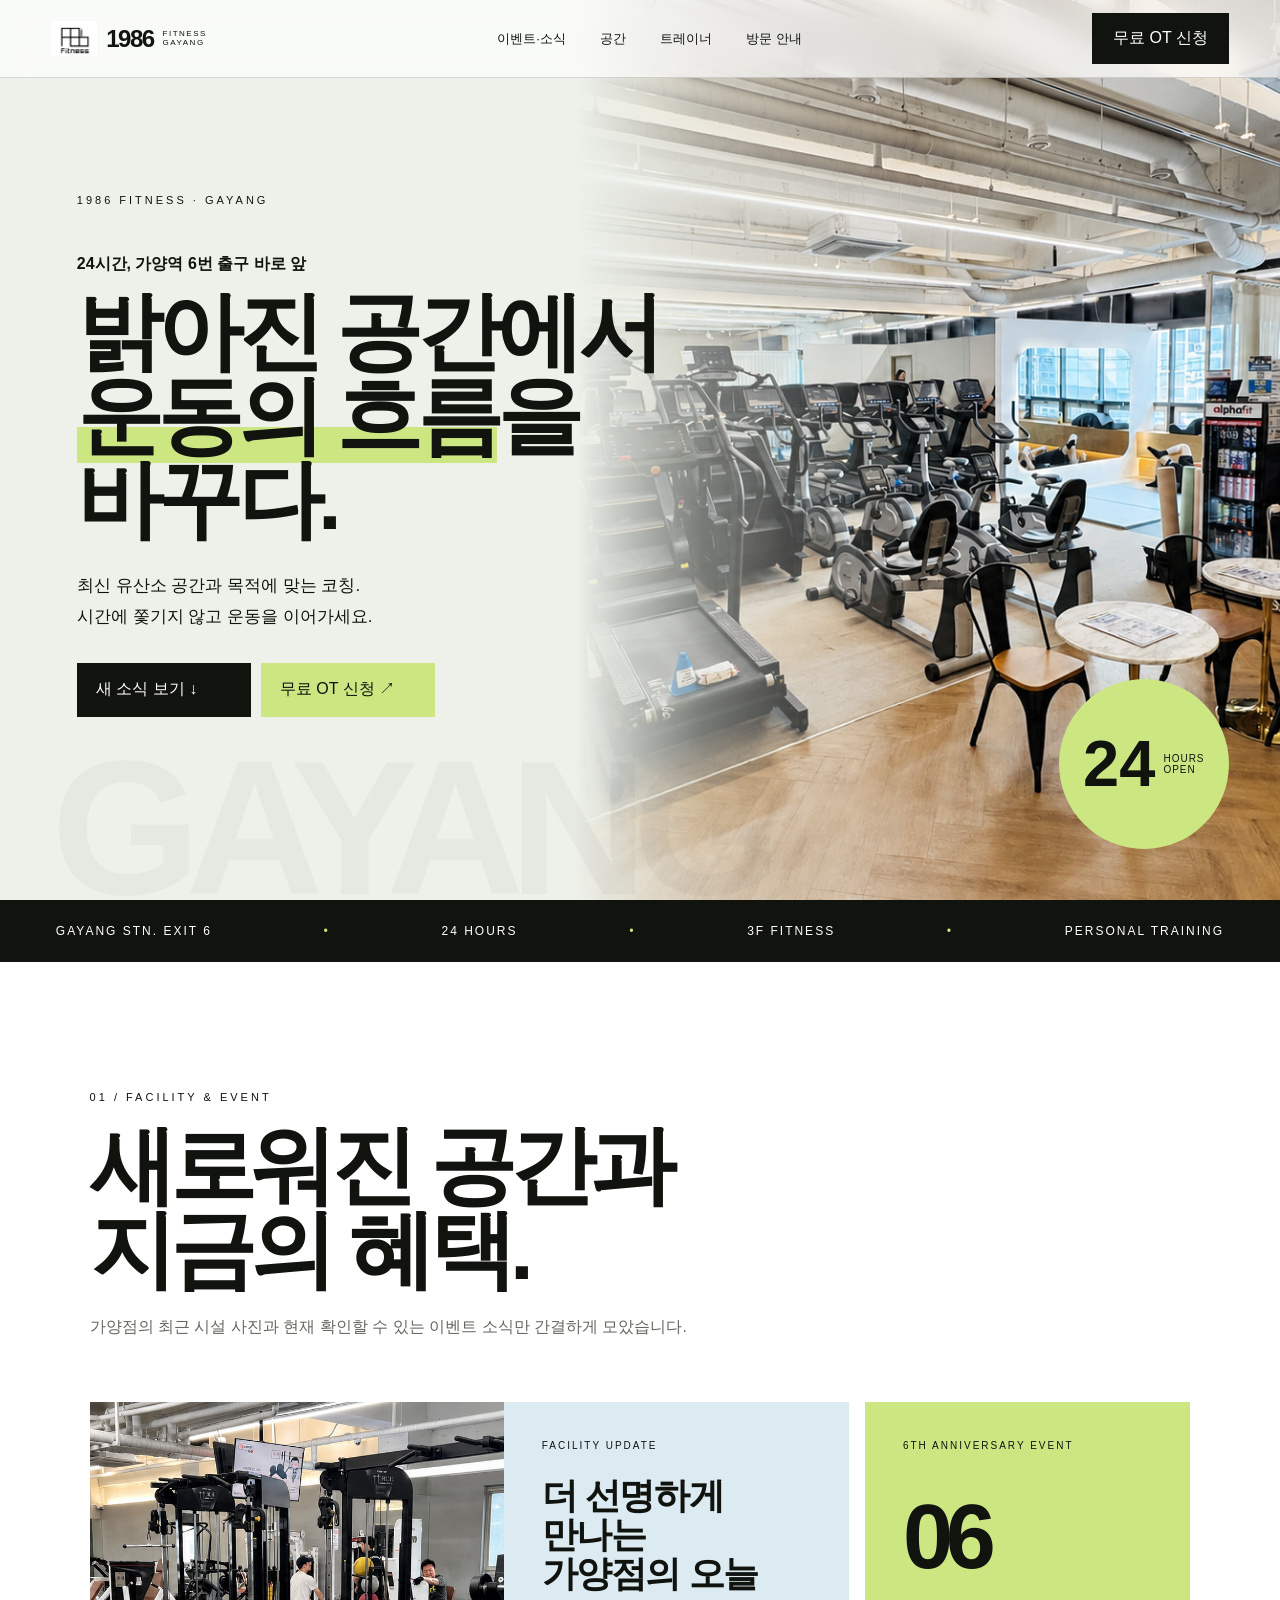
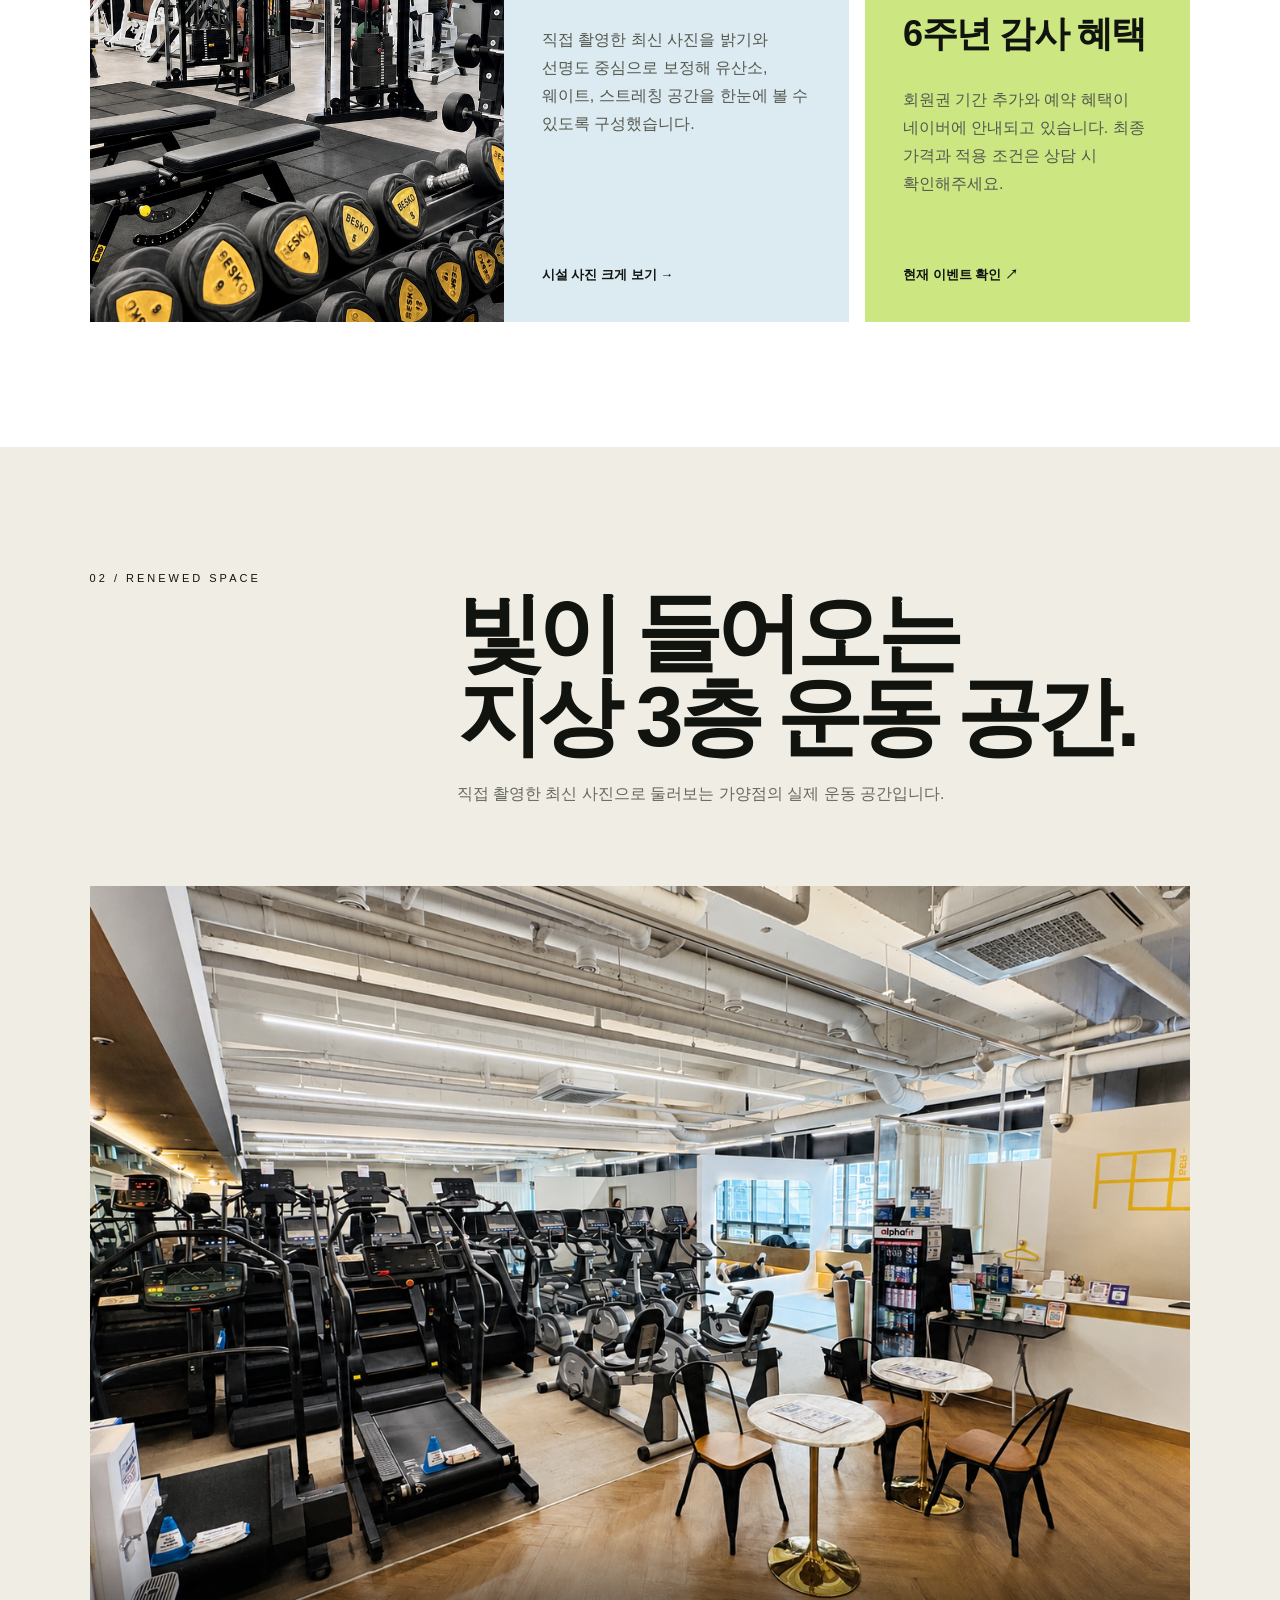
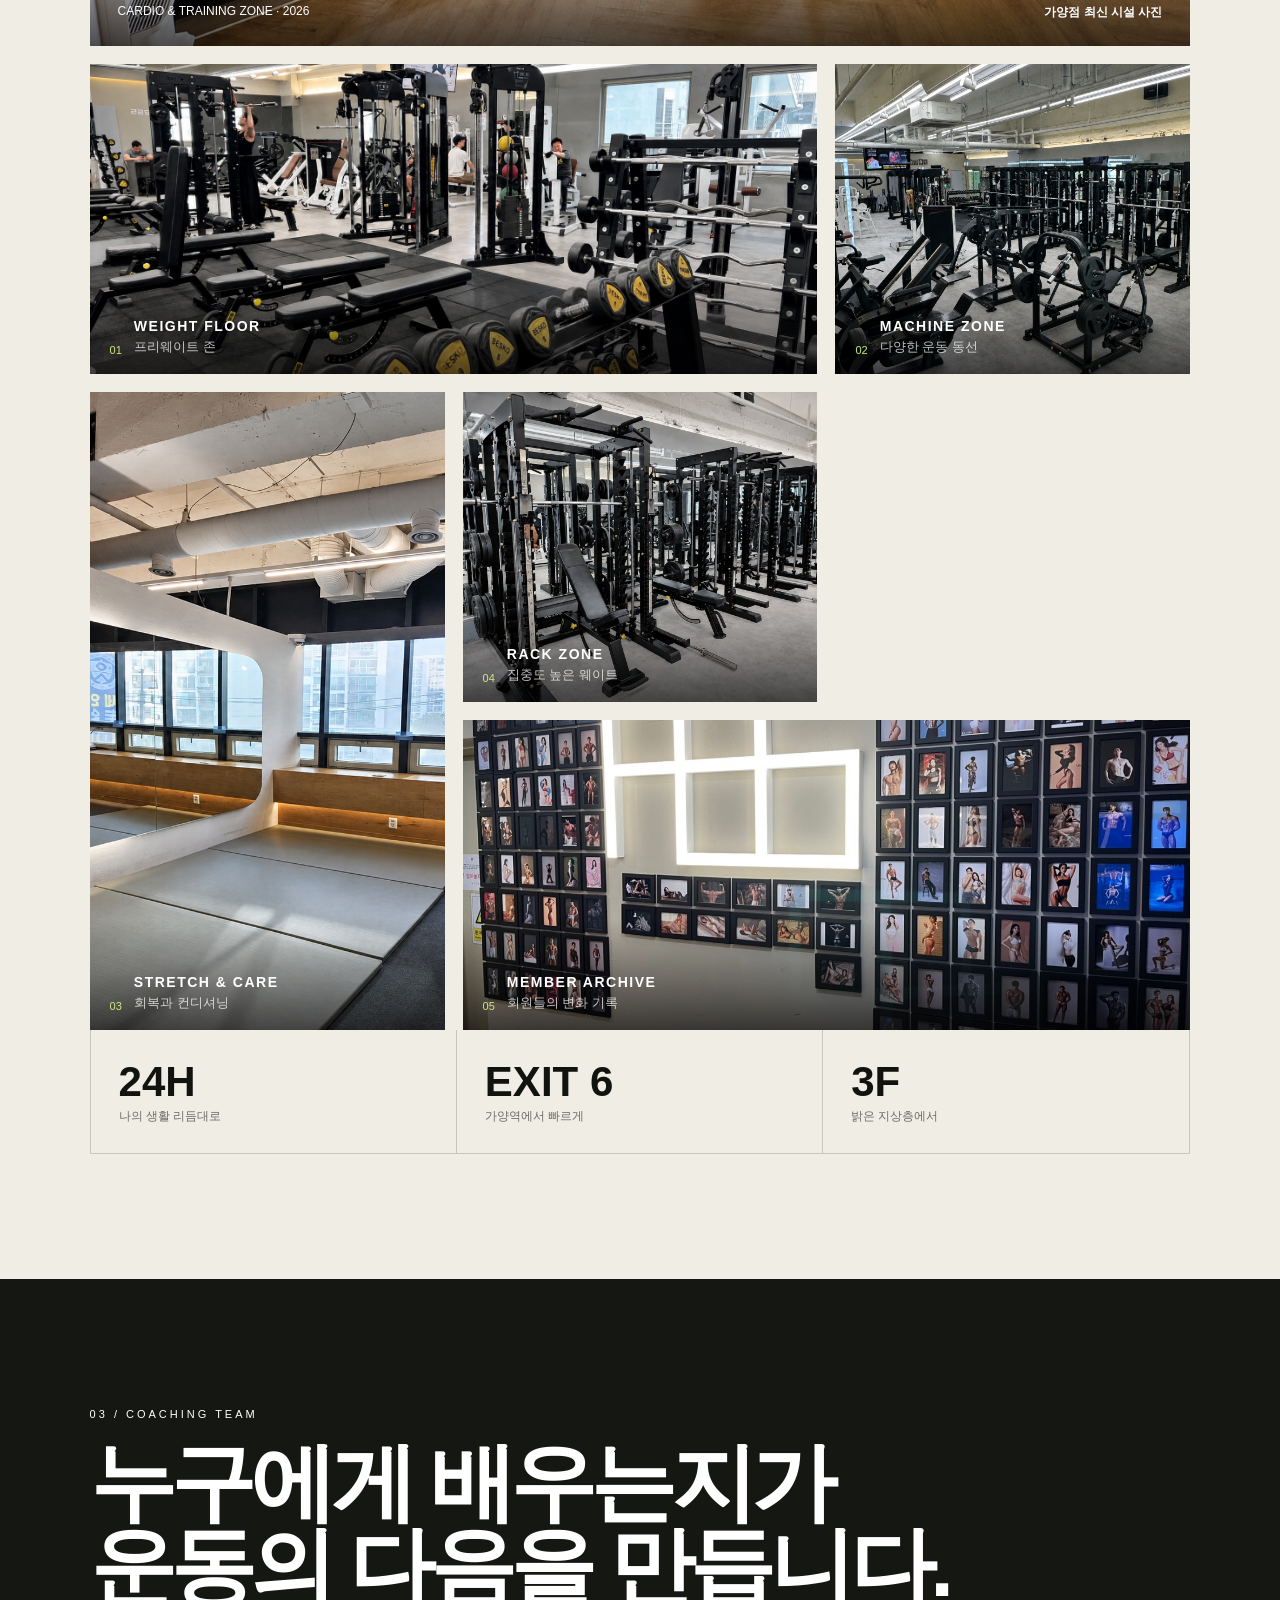
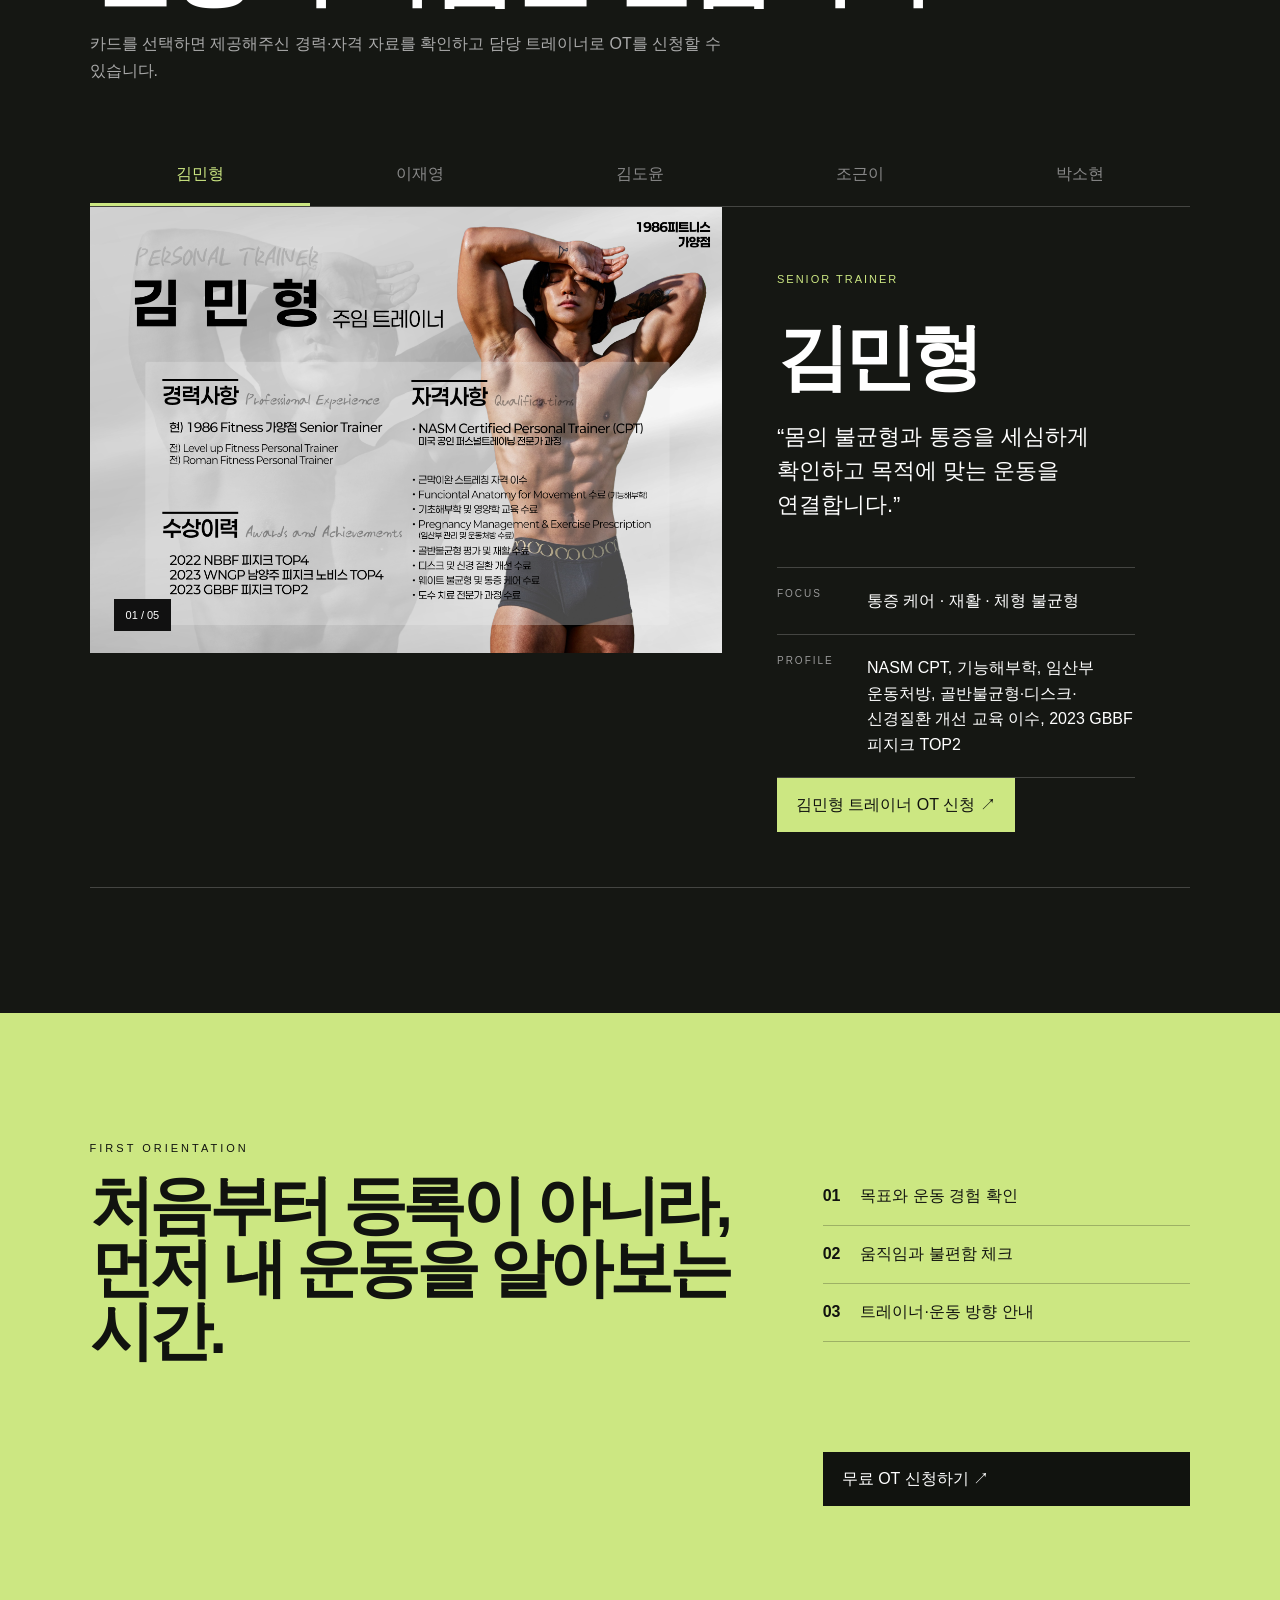
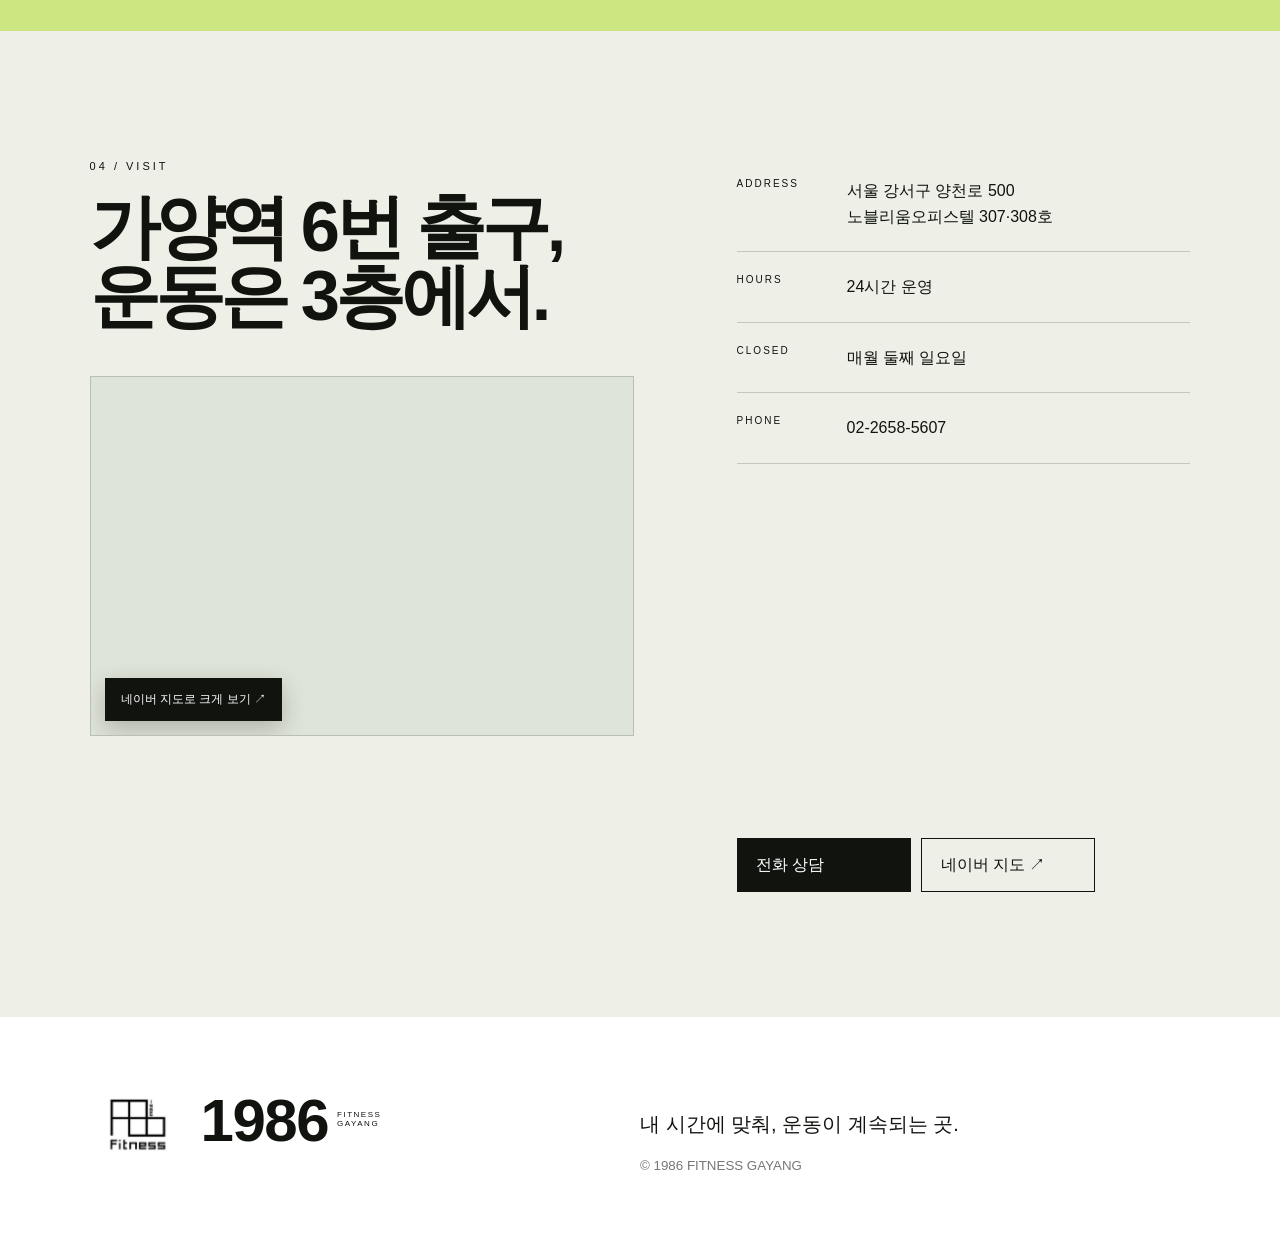
==== index.html @ fd818dcc "Build 1986 Fitness Gayang branch website" ====
<!doctype html>
<html lang="ko">
  <head>
    <meta charset="UTF-8" />
    <meta name="viewport" content="width=device-width,initial-scale=1" />
    <meta
      name="description"
      content="가양역 6번 출구 앞 24시간 1986피트니스 가양점"
    />
    <title>1986피트니스 가양점 | 24시간 헬스·PT</title>
    <link rel="stylesheet" href="styles.css" />
  </head>
  <body>
    <a class="skip" href="#main">본문으로 바로가기</a>
    <header>
      <a class="brand" href="#top" aria-label="1986피트니스 가양점 홈">
        <img class="brand-logo" src="assets/1986-fitness-logo.png" alt="" />
        <b>1986</b><span>FITNESS<br />GAYANG</span>
      </a>
      <nav>
        <a href="#news">이벤트·소식</a><a href="#space">공간</a
        ><a href="#trainers">트레이너</a><a href="#visit">방문 안내</a>
      </nav>
      <button class="ot-open top-ot" data-trainer="상담 후 선택">
        무료 OT 신청
      </button>
    </header>
    <main id="main">
      <section class="hero" id="top">
        <div class="hero-photo"></div>
        <div class="hero-copy">
          <p class="eyebrow reveal">1986 FITNESS · GAYANG</p>
          <p class="kicker reveal">24시간, 가양역 6번 출구 바로 앞</p>
          <h1 class="reveal">
            밝아진 공간에서<br /><em>운동의 흐름</em>을 바꾸다.
          </h1>
          <p class="desc reveal">
            최신 유산소 공간과 목적에 맞는 코칭.<br />시간에 쫓기지 않고 운동을
            이어가세요.
          </p>
          <div class="actions reveal">
            <a class="btn dark" href="#news">새 소식 보기 ↓</a
            ><button class="btn lime ot-open" data-trainer="상담 후 선택">
              무료 OT 신청 ↗
            </button>
          </div>
        </div>
        <div class="hero-stamp reveal">
          <strong>24</strong><span>HOURS<br />OPEN</span>
        </div>
      </section>
      <section class="ticker" aria-label="핵심 정보">
        <span>GAYANG STN. EXIT 6</span><i>•</i><span>24 HOURS</span><i>•</i
        ><span>3F FITNESS</span><i>•</i><span>PERSONAL TRAINING</span>
      </section>
      <section class="section news" id="news">
        <div class="section-title reveal">
          <span>01 / FACILITY &amp; EVENT</span>
          <h2>새로워진 공간과<br />지금의 혜택.</h2>
          <p>
            가양점의 최근 시설 사진과 현재 확인할 수 있는 이벤트 소식만 간결하게
            모았습니다.
          </p>
        </div>
        <div class="news-grid">
          <article class="news-lead reveal">
            <div class="news-photo"></div>
            <div class="news-copy">
              <span class="tag">FACILITY UPDATE</span>
            <h3>더 선명하게 만나는<br />가양점의 오늘</h3>
              <p>
                직접 촬영한 최신 사진을 밝기와 선명도 중심으로 보정해 유산소,
                웨이트, 스트레칭 공간을 한눈에 볼 수 있도록 구성했습니다.
              </p>
              <a href="#space">시설 사진 크게 보기 →</a>
            </div>
          </article>
          <article class="news-card reveal">
            <span class="tag">6TH ANNIVERSARY EVENT</span><b>06</b>
            <h3>6주년 감사 혜택</h3>
            <p>
              회원권 기간 추가와 예약 혜택이 네이버에 안내되고 있습니다. 최종
              가격과 적용 조건은 상담 시 확인해주세요.
            </p>
            <a
              href="https://map.naver.com/p/search/1986%ED%94%BC%ED%8A%B8%EB%8B%88%EC%8A%A4%20%EA%B0%80%EC%96%91%EC%A0%90/place/37769368"
              target="_blank"
              rel="noreferrer"
              >현재 이벤트 확인 ↗</a
            >
          </article>
        </div>
      </section>
      <section class="section space" id="space">
        <div class="section-title split reveal">
          <span>02 / RENEWED SPACE</span>
          <div>
            <h2>빛이 들어오는<br />지상 3층 운동 공간.</h2>
            <p>직접 촬영한 최신 사진으로 둘러보는 가양점의 실제 운동 공간입니다.</p>
          </div>
        </div>
        <figure class="space-hero reveal">
          <img
            src="assets/facility-hero.png"
            alt="1986피트니스 가양점의 밝은 유산소 및 운동 공간"
          />
          <figcaption>
            <span>CARDIO &amp; TRAINING ZONE · 2026</span><b>가양점 최신 시설 사진</b>
          </figcaption>
        </figure>
        <div class="facility-grid" aria-label="가양점 시설 사진 모음">
          <figure class="facility-card wide reveal">
            <img src="assets/facility-weight.png" alt="가양점 덤벨과 웨이트 운동 공간" loading="lazy" />
            <figcaption><span>01</span><b>WEIGHT FLOOR</b><small>프리웨이트 존</small></figcaption>
          </figure>
          <figure class="facility-card reveal">
            <img src="assets/facility-machine.png" alt="가양점 다양한 웨이트 머신 공간" loading="lazy" />
            <figcaption><span>02</span><b>MACHINE ZONE</b><small>다양한 운동 동선</small></figcaption>
          </figure>
          <figure class="facility-card tall reveal">
            <img src="assets/facility-stretch.png" alt="창과 거울이 있는 가양점 스트레칭 공간" loading="lazy" />
            <figcaption><span>03</span><b>STRETCH &amp; CARE</b><small>회복과 컨디셔닝</small></figcaption>
          </figure>
          <figure class="facility-card reveal">
            <img src="assets/facility-racks.png" alt="가양점 랙과 벤치 운동 공간" loading="lazy" />
            <figcaption><span>04</span><b>RACK ZONE</b><small>집중도 높은 웨이트</small></figcaption>
          </figure>
          <figure class="facility-card wide reveal">
            <img src="assets/facility-archive.png" alt="가양점 회원 바디프로필 아카이브 월" loading="lazy" />
            <figcaption><span>05</span><b>MEMBER ARCHIVE</b><small>회원들의 변화 기록</small></figcaption>
          </figure>
        </div>
        <div class="space-facts">
          <div><strong>24H</strong><span>나의 생활 리듬대로</span></div>
          <div><strong>EXIT 6</strong><span>가양역에서 빠르게</span></div>
          <div><strong>3F</strong><span>밝은 지상층에서</span></div>
        </div>
      </section>
      <section class="section trainers" id="trainers">
        <div class="section-title reveal">
          <span>03 / COACHING TEAM</span>
          <h2>누구에게 배우는지가<br />운동의 다음을 만듭니다.</h2>
          <p>
            카드를 선택하면 제공해주신 경력·자격 자료를 확인하고 담당 트레이너로
            OT를 신청할 수 있습니다.
          </p>
        </div>
        <div class="trainer-tabs" role="tablist">
          <button class="active" data-index="0">김민형</button
          ><button data-index="1">이재영</button
          ><button data-index="2">김도윤</button
          ><button data-index="3">조근이</button
          ><button data-index="4">박소현</button>
        </div>
        <div class="trainer-stage reveal">
          <div class="trainer-visual">
            <img
              src="assets/trainer-kim-minhyung.png"
              alt="김민형 트레이너 프로필"
              id="trainer-image"
            /><span id="trainer-count">01 / 05</span>
          </div>
          <div class="trainer-info">
            <p id="trainer-role">SENIOR TRAINER</p>
            <h3 id="trainer-name">김민형</h3>
            <blockquote id="trainer-quote">
              “몸의 불균형과 통증을 세심하게 확인하고 목적에 맞는 운동을
              연결합니다.”
            </blockquote>
            <div class="trainer-meta">
              <div>
                <span>FOCUS</span>
                <p id="trainer-focus">통증 케어 · 재활 · 체형 불균형</p>
              </div>
              <div>
                <span>PROFILE</span>
                <p id="trainer-profile">
                  NASM CPT, 기능해부학, 임산부 운동처방,
                  골반불균형·디스크·신경질환 개선 교육 이수, 2023 GBBF 피지크
                  TOP2
                </p>
              </div>
            </div>
            <button
              class="btn lime ot-open"
              id="trainer-ot"
              data-trainer="김민형"
            >
              김민형 트레이너 OT 신청 ↗
            </button>
          </div>
        </div>
      </section>
      <section class="section ot-banner">
        <div class="reveal">
          <span>FIRST ORIENTATION</span>
          <h2>처음부터 등록이 아니라,<br />먼저 내 운동을 알아보는 시간.</h2>
        </div>
        <ol class="reveal">
          <li><b>01</b>목표와 운동 경험 확인</li>
          <li><b>02</b>움직임과 불편함 체크</li>
          <li><b>03</b>트레이너·운동 방향 안내</li>
        </ol>
        <button class="btn dark ot-open reveal" data-trainer="상담 후 선택">
          무료 OT 신청하기 ↗
        </button>
      </section>
      <section class="section visit" id="visit">
        <div class="visit-intro">
          <span>04 / VISIT</span>
          <h2>가양역 6번 출구,<br />운동은 3층에서.</h2>
          <div class="visit-map">
            <iframe
              title="1986피트니스 가양점 위치 지도"
              src="https://www.openstreetmap.org/export/embed.html?bbox=126.8508%2C37.5574%2C126.8604%2C37.5638&amp;layer=mapnik&amp;marker=37.560618%2C126.855575"
              loading="lazy"
            ></iframe>
            <a
              href="https://map.naver.com/p/search/1986%ED%94%BC%ED%8A%B8%EB%8B%88%EC%8A%A4%20%EA%B0%80%EC%96%91%EC%A0%90/place/37769368"
              target="_blank"
              rel="noreferrer"
            >네이버 지도로 크게 보기 ↗</a>
          </div>
        </div>
        <dl>
          <div>
            <dt>ADDRESS</dt>
            <dd>서울 강서구 양천로 500<br />노블리움오피스텔 307·308호</dd>
          </div>
          <div>
            <dt>HOURS</dt>
            <dd>24시간 운영</dd>
          </div>
          <div>
            <dt>CLOSED</dt>
            <dd>매월 둘째 일요일</dd>
          </div>
          <div>
            <dt>PHONE</dt>
            <dd><a href="tel:0226585607">02-2658-5607</a></dd>
          </div>
        </dl>
        <div class="visit-actions">
          <a class="btn dark" href="tel:0226585607">전화 상담</a
          ><a
            class="btn outline"
            target="_blank"
            rel="noreferrer"
            href="https://map.naver.com/p/search/1986%ED%94%BC%ED%8A%B8%EB%8B%88%EC%8A%A4%20%EA%B0%80%EC%96%91%EC%A0%90/place/37769368"
            >네이버 지도 ↗</a
          >
        </div>
      </section>
    </main>
    <footer>
      <div class="brand">
        <img class="brand-logo footer-logo" src="assets/1986-fitness-logo.png" alt="1986 Fitness 로고" />
        <b>1986</b><span>FITNESS<br />GAYANG</span>
      </div>
      <p>내 시간에 맞춰, 운동이 계속되는 곳.</p>
      <small>© 1986 FITNESS GAYANG</small>
    </footer>
    <dialog id="ot-dialog">
      <button class="dialog-close" aria-label="닫기">×</button>
      <p class="eyebrow">FREE ORIENTATION</p>
      <h2>OT 신청</h2>
      <p>선택한 담당: <strong id="selected-trainer">상담 후 선택</strong></p>
      <form id="ot-form">
        <label
          >이름<input
            name="name"
            required
            placeholder="이름을 입력해주세요" /></label
        ><label
          >연락처<input
            name="phone"
            required
            inputmode="tel"
            placeholder="010-0000-0000" /></label
        ><label
          >운동 목표<select name="goal">
            <option>다이어트</option>
            <option>근력 향상</option>
            <option>체형·통증 관리</option>
            <option>바디프로필</option>
            <option>운동 입문</option>
          </select></label
        ><label
          >희망 시간<textarea
            name="time"
            placeholder="가능한 요일과 시간을 적어주세요"
          ></textarea></label
        ><button class="btn lime" type="submit">신청 내용 확인</button>
        <p class="form-note">
          현재는 사이트 시안이라 외부로 전송되지 않습니다. 운영 연결 시 네이버
          톡톡/예약으로 연동할 수 있습니다.
        </p>
      </form>
      <div class="form-success" hidden>
        <b>신청 내용이 준비되었습니다.</b>
        <p>
          정식 운영 연결 전 시안이므로 실제 접수는 전화 상담을 이용해주세요.
        </p>
        <a class="btn dark" href="tel:0226585607">02-2658-5607 전화하기</a>
      </div>
    </dialog>
    <script src="script.js"></script>
  </body>
</html>
---- styles.css ----
:root {
  --ink: #11130f;
  --cream: #f5f2e9;
  --white: #fff;
  --lime: #cce782;
  --sage: #e1e8cf;
  --blue: #dcebf1;
  --line: rgba(17, 19, 15, 0.18);
}
* {
  box-sizing: border-box;
}
html {
  scroll-behavior: smooth;
}
body {
  margin: 0;
  color: var(--ink);
  background: var(--cream);
  font-family:
    Pretendard, "Noto Sans KR", "Apple SD Gothic Neo", Arial, sans-serif;
  word-break: keep-all;
}
a {
  color: inherit;
  text-decoration: none;
}
button {
  font: inherit;
}
.skip {
  position: fixed;
  top: -60px;
  left: 16px;
  z-index: 99;
  background: #111;
  color: #fff;
  padding: 12px;
}
.skip:focus {
  top: 16px;
}
header {
  position: absolute;
  z-index: 20;
  inset: 0 0 auto;
  height: 78px;
  padding: 0 4vw;
  display: flex;
  align-items: center;
  border-bottom: 1px solid rgba(17, 19, 15, 0.15);
  background: rgba(255, 255, 255, 0.68);
  backdrop-filter: blur(14px);
}
.brand {
  display: flex;
  align-items: center;
  gap: 9px;
}
.brand-logo {
  width: 46px;
  height: 42px;
  flex: 0 0 auto;
  display: block;
  object-fit: contain;
  mix-blend-mode: multiply;
}
.brand b {
  font-size: 24px;
  letter-spacing: -1.5px;
}
.brand span {
  font-size: 8px;
  line-height: 1.12;
  letter-spacing: 1.5px;
}
header nav {
  display: flex;
  gap: 34px;
  margin: auto;
  font-size: 13px;
}
header nav a:hover {
  opacity: 0.55;
}
.top-ot {
  border: 0;
  background: var(--ink);
  color: white;
  padding: 15px 21px;
  cursor: pointer;
}
.hero {
  height: min(920px, 100svh);
  min-height: 760px;
  position: relative;
  display: flex;
  align-items: center;
  overflow: hidden;
  background: #edf1ea;
}
.hero-photo {
  position: absolute;
  inset: 0 0 0 45%;
  background:
    linear-gradient(
      90deg,
      #edf1ea 0%,
      rgba(237, 241, 234, 0.5) 18%,
      transparent 48%
    ),
    url("assets/facility-hero.png") center 50% / cover no-repeat;
  animation: heroIn 1.1s ease both;
}
.hero:after {
  content: "GAYANG";
  position: absolute;
  left: 4vw;
  bottom: -3vw;
  font-size: 15vw;
  font-weight: 900;
  letter-spacing: -0.08em;
  color: rgba(17, 19, 15, 0.035);
}
.hero-copy {
  position: relative;
  z-index: 2;
  margin-left: 6vw;
  width: 54%;
  max-width: 780px;
}
.eyebrow,
.section-title > span,
.ot-banner span,
.visit > div > span {
  font-size: 11px;
  letter-spacing: 3px;
}
.kicker {
  margin: 48px 0 14px;
  font-weight: 700;
}
.hero h1,
.section-title h2,
.ot-banner h2,
.visit h2 {
  font-size: clamp(50px, 6.7vw, 100px);
  line-height: 0.98;
  letter-spacing: -0.065em;
  margin: 0;
}
.visit-intro {
  min-width: 0;
}
.visit-map {
  position: relative;
  height: 360px;
  margin-top: 46px;
  overflow: hidden;
  background: #dfe4d8;
  border: 1px solid var(--line);
}
.visit-map iframe {
  width: 100%;
  height: 100%;
  display: block;
  border: 0;
  filter: saturate(0.68) contrast(1.04);
}
.visit-map a {
  position: absolute;
  left: 14px;
  bottom: 14px;
  padding: 13px 16px;
  background: var(--ink);
  color: #fff;
  font-size: 12px;
  box-shadow: 0 8px 24px rgba(0, 0, 0, 0.22);
  transition: transform 0.18s ease, background 0.18s ease;
}
.visit-map a:hover,
.visit-map a:focus-visible {
  transform: translateY(-2px);
  background: #31352d;
}
.hero h1 em {
  font-style: normal;
  background: linear-gradient(transparent 62%, var(--lime) 62%);
}
.desc {
  font-size: 17px;
  line-height: 1.8;
  margin: 30px 0;
}
.actions,
.visit-actions {
  display: flex;
  gap: 10px;
}
.btn {
  min-width: 174px;
  min-height: 54px;
  border: 0;
  padding: 0 19px;
  display: inline-flex;
  justify-content: space-between;
  align-items: center;
  cursor: pointer;
  transition:
    transform 0.18s,
    filter 0.18s;
}
.btn:hover,
.btn:focus {
  transform: translateY(-3px);
  filter: brightness(0.96);
}
.dark {
  background: var(--ink);
  color: white;
}
.lime {
  background: var(--lime);
  color: var(--ink);
}
.outline {
  border: 1px solid var(--ink);
}
.hero-stamp {
  position: absolute;
  right: 4vw;
  bottom: 4vw;
  z-index: 2;
  width: 170px;
  height: 170px;
  border-radius: 50%;
  background: var(--lime);
  display: flex;
  align-items: center;
  justify-content: center;
  gap: 8px;
  transform: rotate(-8deg);
}
.hero-stamp strong {
  font-size: 65px;
}
.hero-stamp span {
  font-size: 10px;
  letter-spacing: 1px;
}
.ticker {
  height: 62px;
  background: var(--ink);
  color: white;
  display: flex;
  align-items: center;
  justify-content: space-around;
  font-size: 12px;
  letter-spacing: 2px;
  overflow: hidden;
  white-space: nowrap;
}
.ticker i {
  color: var(--lime);
}
.section {
  padding: 125px 7vw;
}
.section-title {
  margin-bottom: 62px;
}
.section-title h2 {
  margin: 18px 0 22px;
}
.section-title > p,
.section-title div > p {
  color: #66685f;
  line-height: 1.7;
  max-width: 650px;
}
.news {
  background: white;
}
.news-grid {
  display: grid;
  grid-template-columns: minmax(0, 1.75fr) minmax(300px, 0.75fr);
  gap: 16px;
}
.news-lead {
  min-height: 520px;
  display: grid;
  grid-template-columns: 1.2fr 1fr;
  background: var(--blue);
}
.news-photo {
  background: url("assets/facility-weight.png") 50% center/cover;
}
.news-copy,
.news-card {
  padding: 38px;
}
.tag {
  font-size: 10px;
  letter-spacing: 2px;
}
.news-copy {
  display: flex;
  flex-direction: column;
  justify-content: center;
}
.news-copy h3,
.news-card h3 {
  font-size: 36px;
  line-height: 1.08;
  letter-spacing: -0.04em;
  margin: 26px 0 16px;
}
.news-copy p,
.news-card p {
  line-height: 1.75;
  color: #55584f;
}
.news-copy a,
.news-card a,
.text-btn {
  margin-top: auto;
  font-weight: 700;
  font-size: 13px;
}
.news-card {
  display: flex;
  flex-direction: column;
  background: var(--lime);
}
.news-card.soft {
  background: var(--sage);
}
.news-card > b {
  font-size: 90px;
  letter-spacing: -0.08em;
  margin-top: 35px;
}
.text-btn {
  background: none;
  border: 0;
  padding: 0;
  text-align: left;
  cursor: pointer;
}
.space {
  background: #f0ede4;
}
.section-title.split {
  display: grid;
  grid-template-columns: 1fr 2fr;
}
.space-hero {
  height: min(760px, 70vw);
  margin: 0;
  position: relative;
  overflow: hidden;
}
.space-hero img {
  width: 100%;
  height: 100%;
  object-fit: cover;
  object-position: center 38%;
  transition: transform 0.8s;
}
.space-hero:hover img {
  transform: scale(1.015);
}
.space-hero figcaption {
  position: absolute;
  inset: auto 0 0;
  background: linear-gradient(transparent, rgba(0, 0, 0, 0.65));
  color: #fff;
  padding: 70px 28px 25px;
  display: flex;
  justify-content: space-between;
  font-size: 12px;
}
.facility-grid {
  margin-top: 18px;
  display: grid;
  grid-template-columns: repeat(3, minmax(0, 1fr));
  grid-auto-rows: 310px;
  gap: 18px;
}
.facility-card {
  position: relative;
  margin: 0;
  overflow: hidden;
  background: #dadbd5;
}
.facility-card.wide {
  grid-column: span 2;
}
.facility-card.tall {
  grid-row: span 2;
}
.facility-card img {
  width: 100%;
  height: 100%;
  display: block;
  object-fit: cover;
  transition: transform 0.7s ease;
}
.facility-card.tall img {
  object-position: center;
}
.facility-card:hover img {
  transform: scale(1.025);
}
.facility-card figcaption {
  position: absolute;
  inset: auto 0 0;
  display: grid;
  grid-template-columns: auto 1fr;
  align-items: end;
  gap: 4px 12px;
  padding: 55px 20px 18px;
  color: #fff;
  background: linear-gradient(transparent, rgba(0, 0, 0, 0.68));
}
.facility-card figcaption span {
  grid-row: span 2;
  color: var(--lime);
  font-size: 11px;
}
.facility-card figcaption b {
  font-size: 14px;
  letter-spacing: 1.5px;
}
.facility-card figcaption small {
  opacity: 0.75;
}
.space-facts {
  display: grid;
  grid-template-columns: repeat(3, 1fr);
  border: 1px solid var(--line);
  border-top: 0;
}
.space-facts div {
  padding: 28px;
  border-right: 1px solid var(--line);
}
.space-facts div:last-child {
  border: 0;
}
.space-facts strong {
  display: block;
  font-size: 42px;
}
.space-facts span {
  font-size: 12px;
  color: #6b6c65;
}
.trainers {
  background: #151713;
  color: white;
}
.trainers .section-title > p {
  color: #aaa;
}
.trainer-tabs {
  display: flex;
  border-bottom: 1px solid rgba(255, 255, 255, 0.2);
  overflow: auto;
  scrollbar-width: none;
}
.trainer-tabs button {
  flex: 1;
  min-width: 110px;
  border: 0;
  background: none;
  color: #888;
  padding: 18px;
  cursor: pointer;
  border-bottom: 3px solid transparent;
}
.trainer-tabs button.active {
  color: var(--lime);
  border-color: var(--lime);
}
.trainer-stage {
  display: grid;
  grid-template-columns: 1.35fr 1fr;
  align-items: start;
  border-bottom: 1px solid rgba(255, 255, 255, 0.2);
}
.trainer-visual {
  position: relative;
  width: 100%;
  aspect-ratio: 2480 / 1748;
  align-self: start;
  overflow: hidden;
  background: #e9e9e7;
}
.trainer-visual img {
  width: 100%;
  height: 100%;
  display: block;
  object-fit: cover;
  transition:
    opacity 0.25s,
    transform 0.5s;
}
.trainer-visual span {
  position: absolute;
  left: 24px;
  bottom: 22px;
  background: #111;
  color: #fff;
  padding: 10px 12px;
  font-size: 11px;
}
.trainer-info {
  padding: 55px;
  display: flex;
  flex-direction: column;
}
.trainer-info > p {
  color: var(--lime);
  font-size: 11px;
  letter-spacing: 2px;
}
.trainer-info h3 {
  font-size: 72px;
  letter-spacing: -0.07em;
  margin: 14px 0;
}
.trainer-info blockquote {
  margin: 0 0 45px;
  font-size: 22px;
  line-height: 1.55;
}
.trainer-meta {
  border-top: 1px solid rgba(255, 255, 255, 0.2);
}
.trainer-meta > div {
  display: grid;
  grid-template-columns: 90px 1fr;
  padding: 20px 0;
  border-bottom: 1px solid rgba(255, 255, 255, 0.2);
}
.trainer-meta span {
  font-size: 10px;
  letter-spacing: 2px;
  color: #999;
}
.trainer-meta p {
  margin: 0;
  line-height: 1.6;
}
.trainer-info .btn {
  margin-top: auto;
  align-self: flex-start;
}
.ot-banner {
  background: var(--lime);
  display: grid;
  grid-template-columns: 1.4fr 0.8fr;
  gap: 7vw;
}
.ot-banner h2 {
  font-size: clamp(40px, 5vw, 72px);
  margin-top: 18px;
}
.ot-banner ol {
  list-style: none;
  margin: 30px 0 0;
  padding: 0;
}
.ot-banner li {
  padding: 18px 0;
  border-bottom: 1px solid rgba(17, 19, 15, 0.25);
}
.ot-banner li b {
  margin-right: 20px;
}
.ot-banner > .btn {
  grid-column: 2;
}
.visit {
  background: #eef0e8;
  display: grid;
  grid-template-columns: 1.2fr 1fr;
  gap: 8vw;
}
.visit h2 {
  font-size: clamp(44px, 5.5vw, 78px);
  margin-top: 18px;
}
.visit dl {
  margin: 0;
}
.visit dl div {
  display: grid;
  grid-template-columns: 110px 1fr;
  padding: 22px 0;
  border-bottom: 1px solid var(--line);
}
.visit dt {
  font-size: 10px;
  letter-spacing: 2px;
}
.visit dd {
  margin: 0;
  line-height: 1.6;
}
.visit-actions {
  grid-column: 2;
}
footer {
  padding: 65px 7vw;
  background: white;
  display: grid;
  grid-template-columns: 1fr 1fr;
  align-items: end;
}
footer .brand b {
  font-size: 60px;
}
footer .footer-logo {
  width: 92px;
  height: 76px;
  margin-right: 10px;
}
footer p {
  font-size: 20px;
}
footer small {
  grid-column: 2;
  color: #777;
}
dialog {
  width: min(560px, calc(100% - 30px));
  border: 0;
  padding: 42px;
  background: #f8f6ee;
  box-shadow: 0 20px 80px rgba(0, 0, 0, 0.3);
}
dialog::backdrop {
  background: rgba(17, 19, 15, 0.62);
  backdrop-filter: blur(4px);
}
.dialog-close {
  position: absolute;
  right: 16px;
  top: 12px;
  border: 0;
  background: none;
  font-size: 30px;
  cursor: pointer;
}
dialog h2 {
  font-size: 50px;
  margin: 10px 0 8px;
}
form {
  display: grid;
  grid-template-columns: 1fr 1fr;
  gap: 14px;
  margin-top: 28px;
}
form label {
  font-size: 12px;
  display: grid;
  gap: 7px;
}
form label:last-of-type,
.form-note,
form .btn {
  grid-column: 1/-1;
}
input,
select,
textarea {
  width: 100%;
  border: 1px solid #bbb;
  background: white;
  padding: 14px;
  font: inherit;
}
textarea {
  min-height: 85px;
  resize: vertical;
}
.form-note {
  font-size: 10px;
  color: #777;
  line-height: 1.5;
}
.form-success {
  padding-top: 25px;
}
.form-success b {
  font-size: 22px;
}
.reveal {
  opacity: 0;
  transform: translateY(22px);
  transition: 0.7s ease;
}
.reveal.visible {
  opacity: 1;
  transform: none;
}
@keyframes heroIn {
  from {
    opacity: 0;
    transform: scale(1.03);
  }
  to {
    opacity: 1;
    transform: none;
  }
}
@media (max-width: 780px) {
  header {
    height: 64px;
    padding: 0 18px;
  }
  header .brand {
    gap: 6px;
  }
  header .brand-logo {
    width: 34px;
    height: 34px;
  }
  header .brand b {
    font-size: 20px;
  }
  header .brand span {
    display: none;
  }
  header nav {
    display: none;
  }
  .top-ot {
    margin-left: auto;
    padding: 12px;
  }
  .hero {
    min-height: 800px;
    align-items: flex-start;
  }
  .hero-photo {
    inset: 0;
    background:
      linear-gradient(
        0deg,
        #edf1ea 0%,
        rgba(237, 241, 234, 0.72) 46%,
        rgba(237, 241, 234, 0.08) 78%
      ),
      url("assets/facility-hero.png") center 28% / cover;
  }
  .hero-copy {
    margin: 350px 20px 0;
    width: auto;
  }
  .kicker {
    margin: 24px 0 10px;
  }
  .hero h1 {
    font-size: 49px;
  }
  .desc {
    font-size: 14px;
    margin: 22px 0;
  }
  .hero-stamp {
    width: 100px;
    height: 100px;
    right: 18px;
    top: 94px;
  }
  .hero-stamp strong {
    font-size: 38px;
  }
  .hero-stamp span {
    font-size: 8px;
  }
  .ticker {
    justify-content: flex-start;
    gap: 26px;
    padding: 0 20px;
  }
  .section {
    padding: 85px 20px;
  }
  .section-title h2 {
    font-size: 43px;
  }
  .news-grid {
    grid-template-columns: 1fr;
  }
  .news-lead {
    grid-template-columns: 1fr;
    min-height: 0;
  }
  .news-photo {
    height: 330px;
  }
  .news-card {
    min-height: 350px;
  }
  .section-title.split {
    display: block;
  }
  .section-title.split > span {
    display: block;
    margin-bottom: 35px;
  }
  .space-hero {
    height: 440px;
  }
  .facility-grid {
    grid-template-columns: 1fr 1fr;
    grid-auto-rows: 230px;
    gap: 10px;
  }
  .facility-card.wide {
    grid-column: span 2;
  }
  .facility-card.tall {
    grid-row: span 2;
  }
  .space-facts {
    display: flex;
    overflow: auto;
  }
  .space-facts div {
    flex: 0 0 170px;
  }
  .trainer-stage {
    grid-template-columns: 1fr;
    min-height: 0;
  }
  .trainer-visual {
    aspect-ratio: 2480 / 1748;
  }
  .trainer-info {
    padding: 35px 24px;
    min-height: 600px;
  }
  .trainer-info h3 {
    font-size: 56px;
  }
  .trainer-info blockquote {
    font-size: 18px;
  }
  .trainer-meta > div {
    grid-template-columns: 70px 1fr;
  }
  .ot-banner {
    grid-template-columns: 1fr;
  }
  .ot-banner > .btn {
    grid-column: 1;
  }
  .visit {
    grid-template-columns: 1fr;
  }
  .visit-map {
    height: 310px;
    margin-top: 32px;
  }
  .visit h2 {
    font-size: 43px;
  }
  .visit-actions {
    grid-column: 1;
    flex-direction: column;
  }
  .visit .btn {
    width: 100%;
  }
  footer {
    grid-template-columns: 1fr;
    gap: 30px;
  }
  footer .brand {
    align-items: center;
  }
  footer .footer-logo {
    width: 68px;
    height: 58px;
    margin-right: 2px;
  }
  footer small {
    grid-column: 1;
  }
  form {
    grid-template-columns: 1fr;
  }
  form label,
  form label:last-of-type,
  form .btn,
  .form-note {
    grid-column: 1;
  }
  .actions {
    flex-direction: column;
    width: 220px;
  }
}
@media (max-width: 520px) {
  .facility-grid {
    display: block;
  }
  .facility-card {
    height: 280px;
    margin-top: 10px;
  }
  .facility-card.tall {
    height: 420px;
  }
}
@media (max-width: 360px) {
  .hero-copy {
    margin-top: 330px;
  }
  .hero h1 {
    font-size: 42px;
  }
  .section-title h2,
  .visit h2 {
    font-size: 37px;
  }
  .trainer-info h3 {
    font-size: 50px;
  }
}
@media (prefers-reduced-motion: reduce) {
  html {
    scroll-behavior: auto;
  }
  *,
  *::before,
  *::after {
    animation: none !important;
    transition: none !important;
  }
  .reveal {
    opacity: 1;
    transform: none;
  }
}
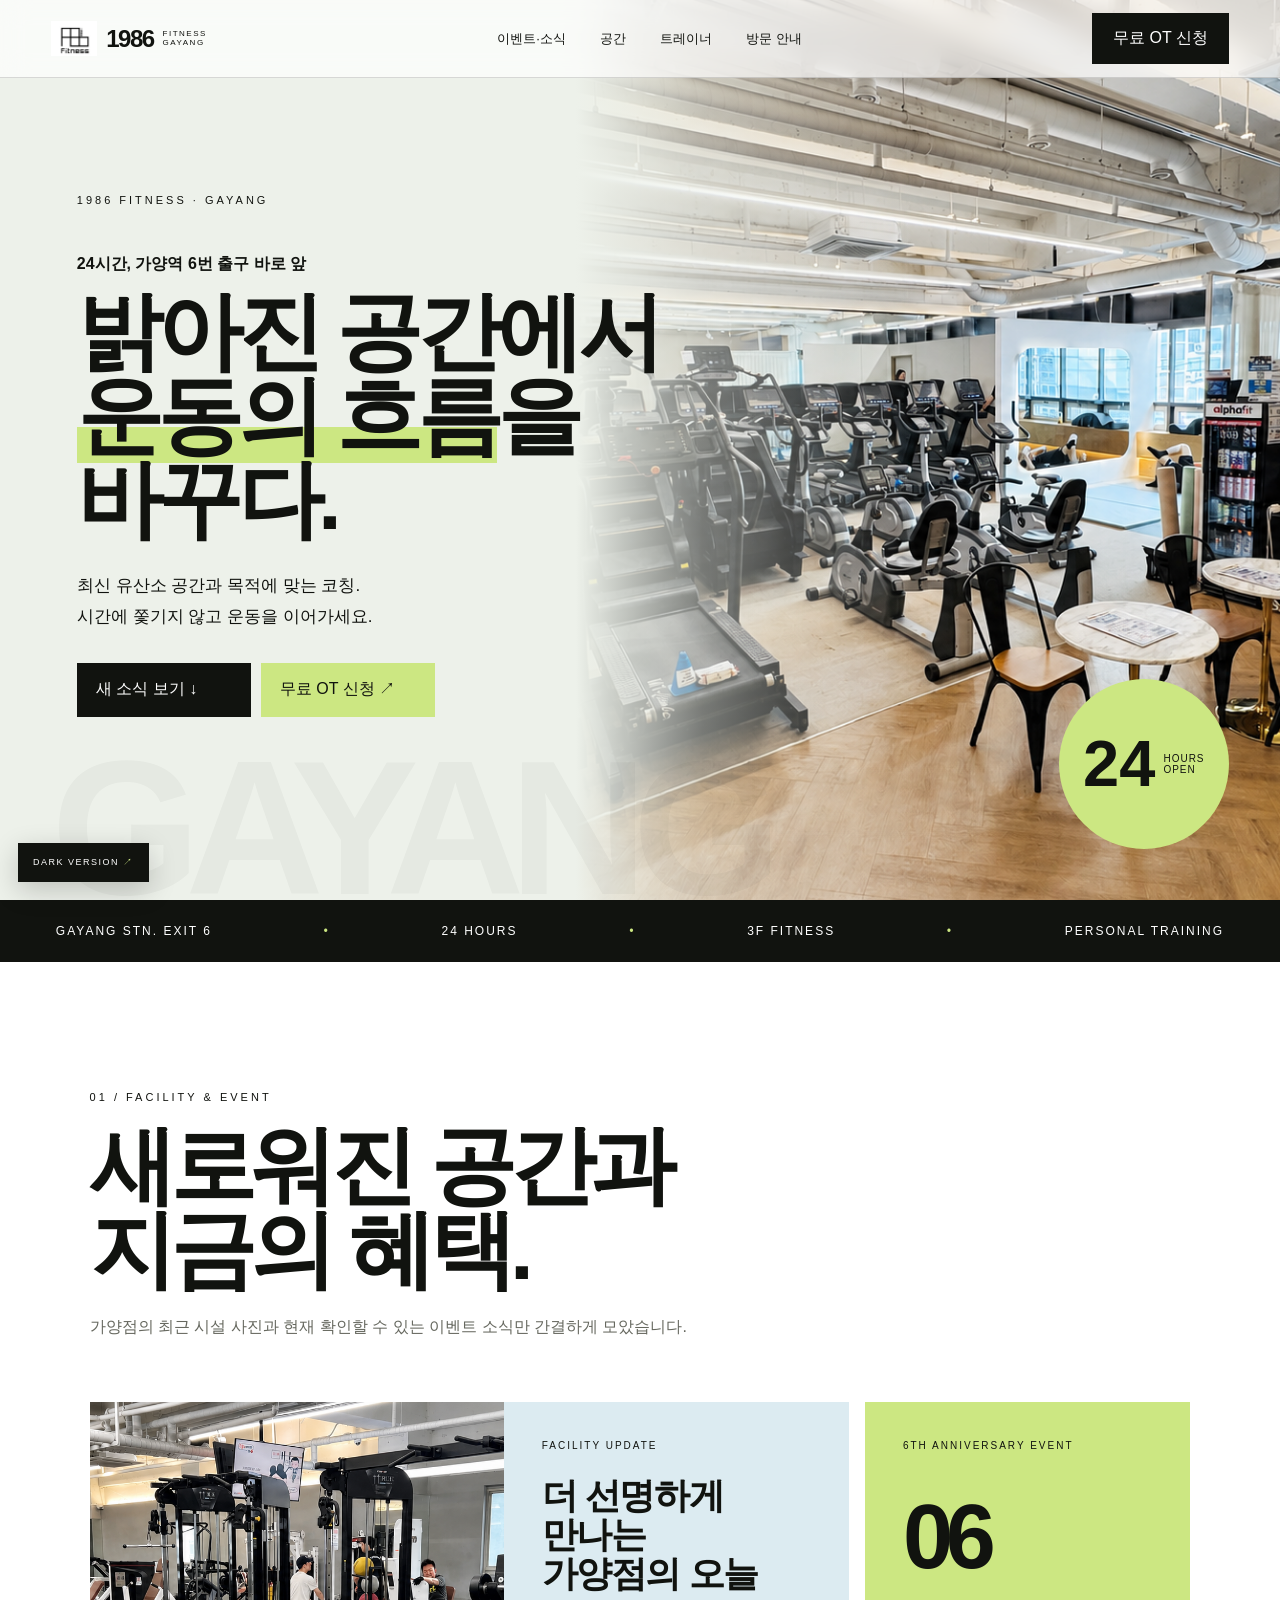
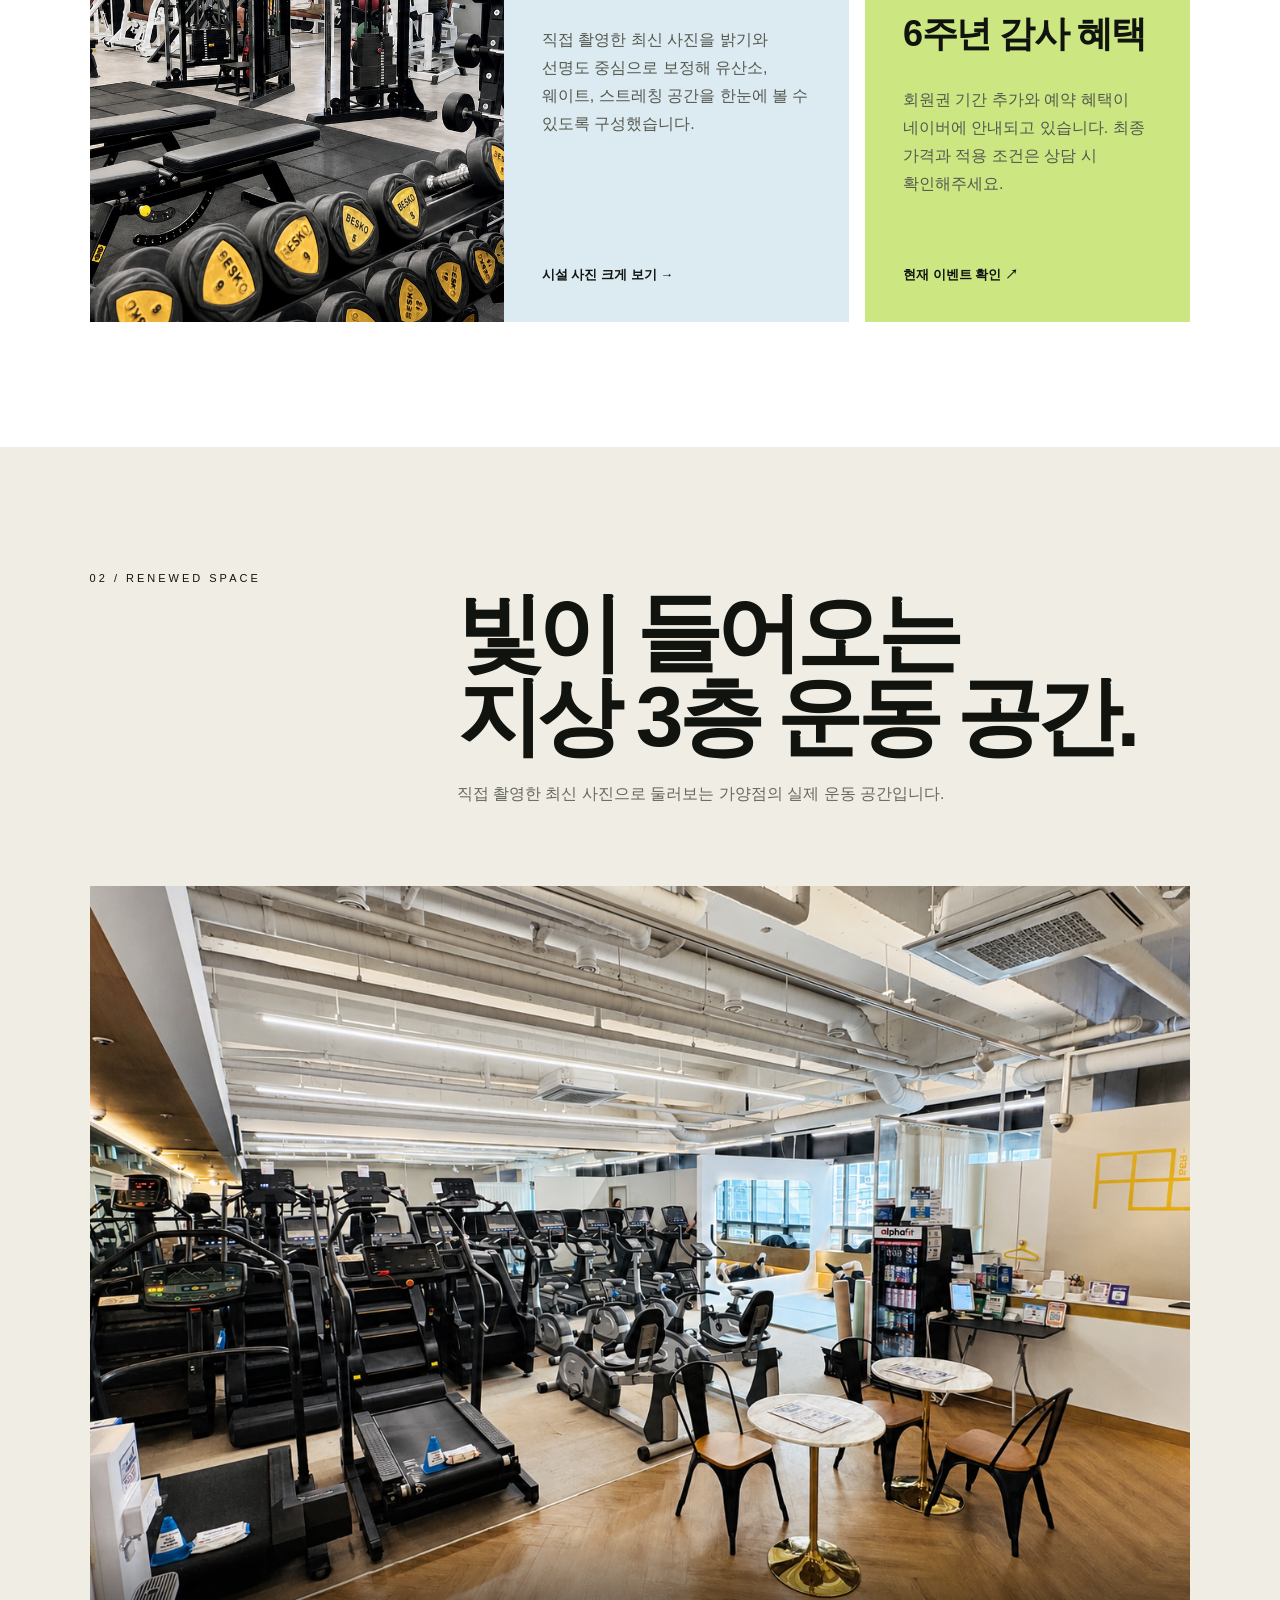
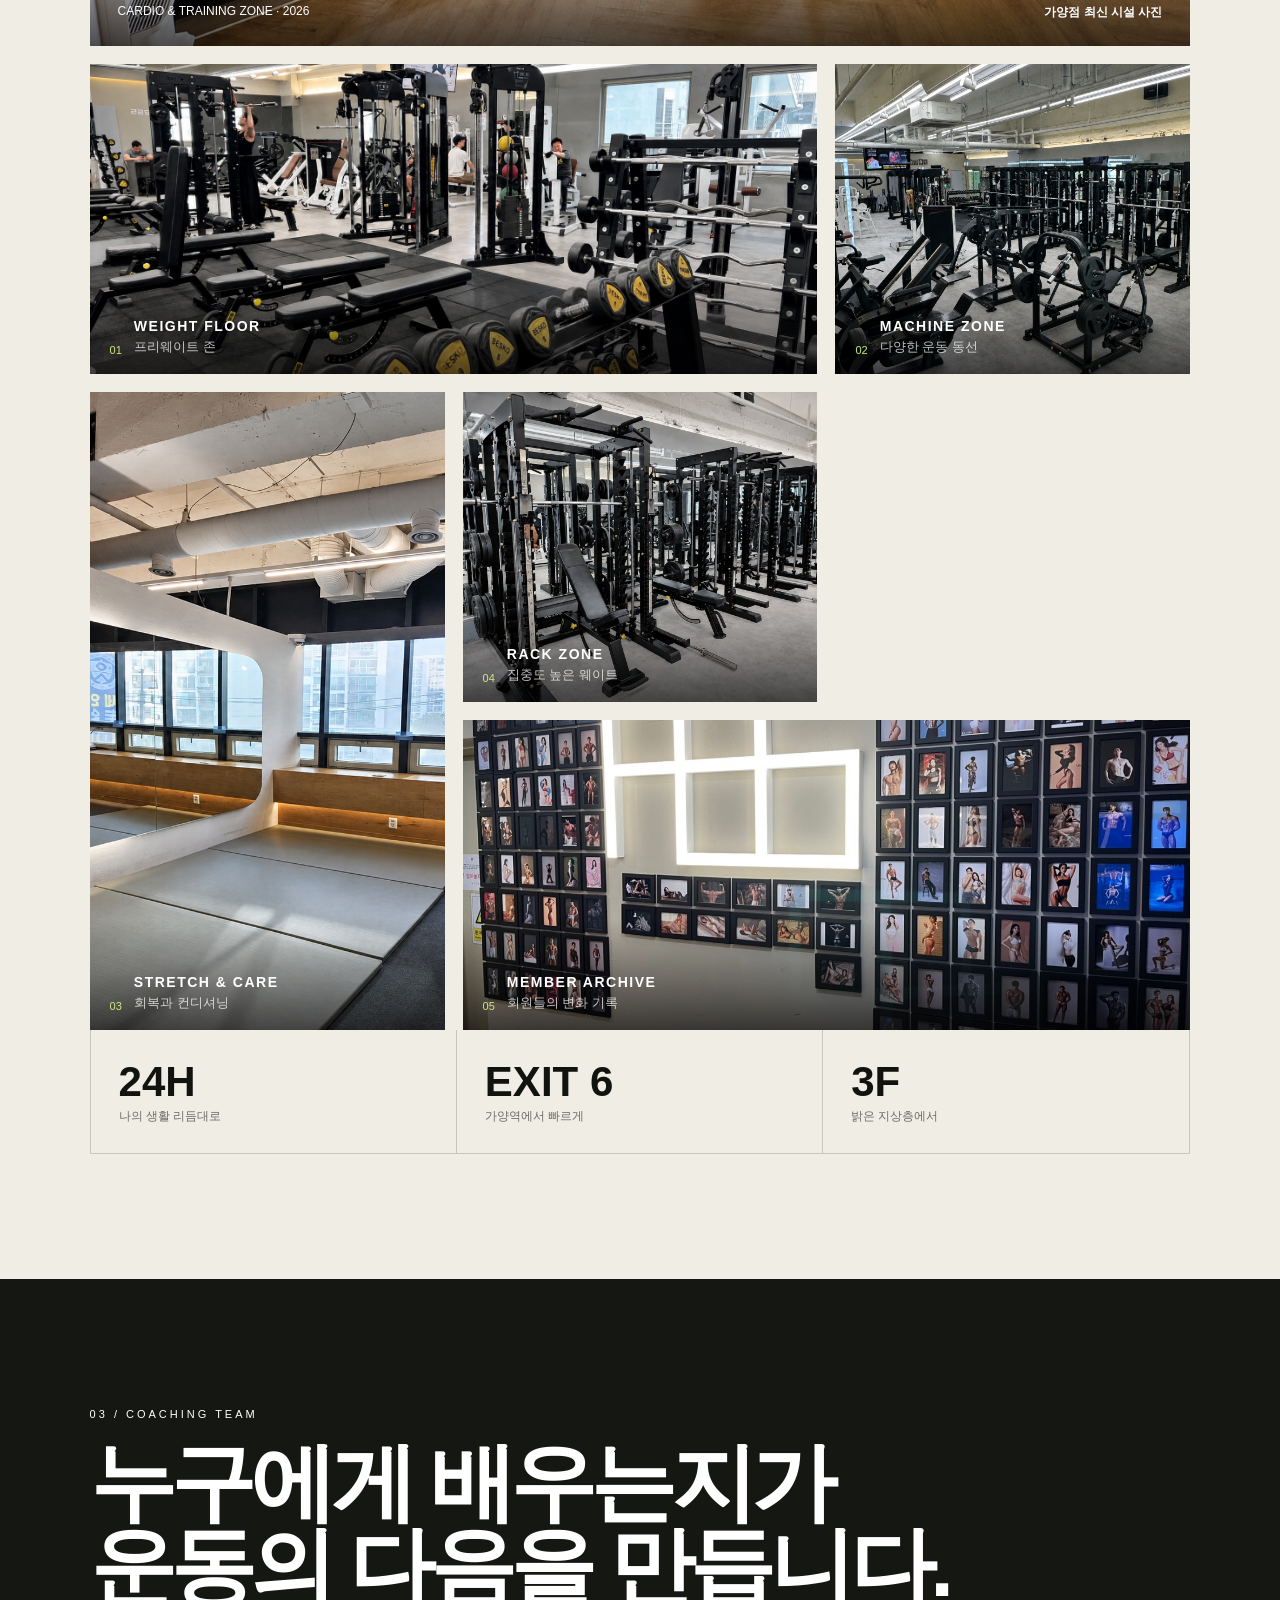
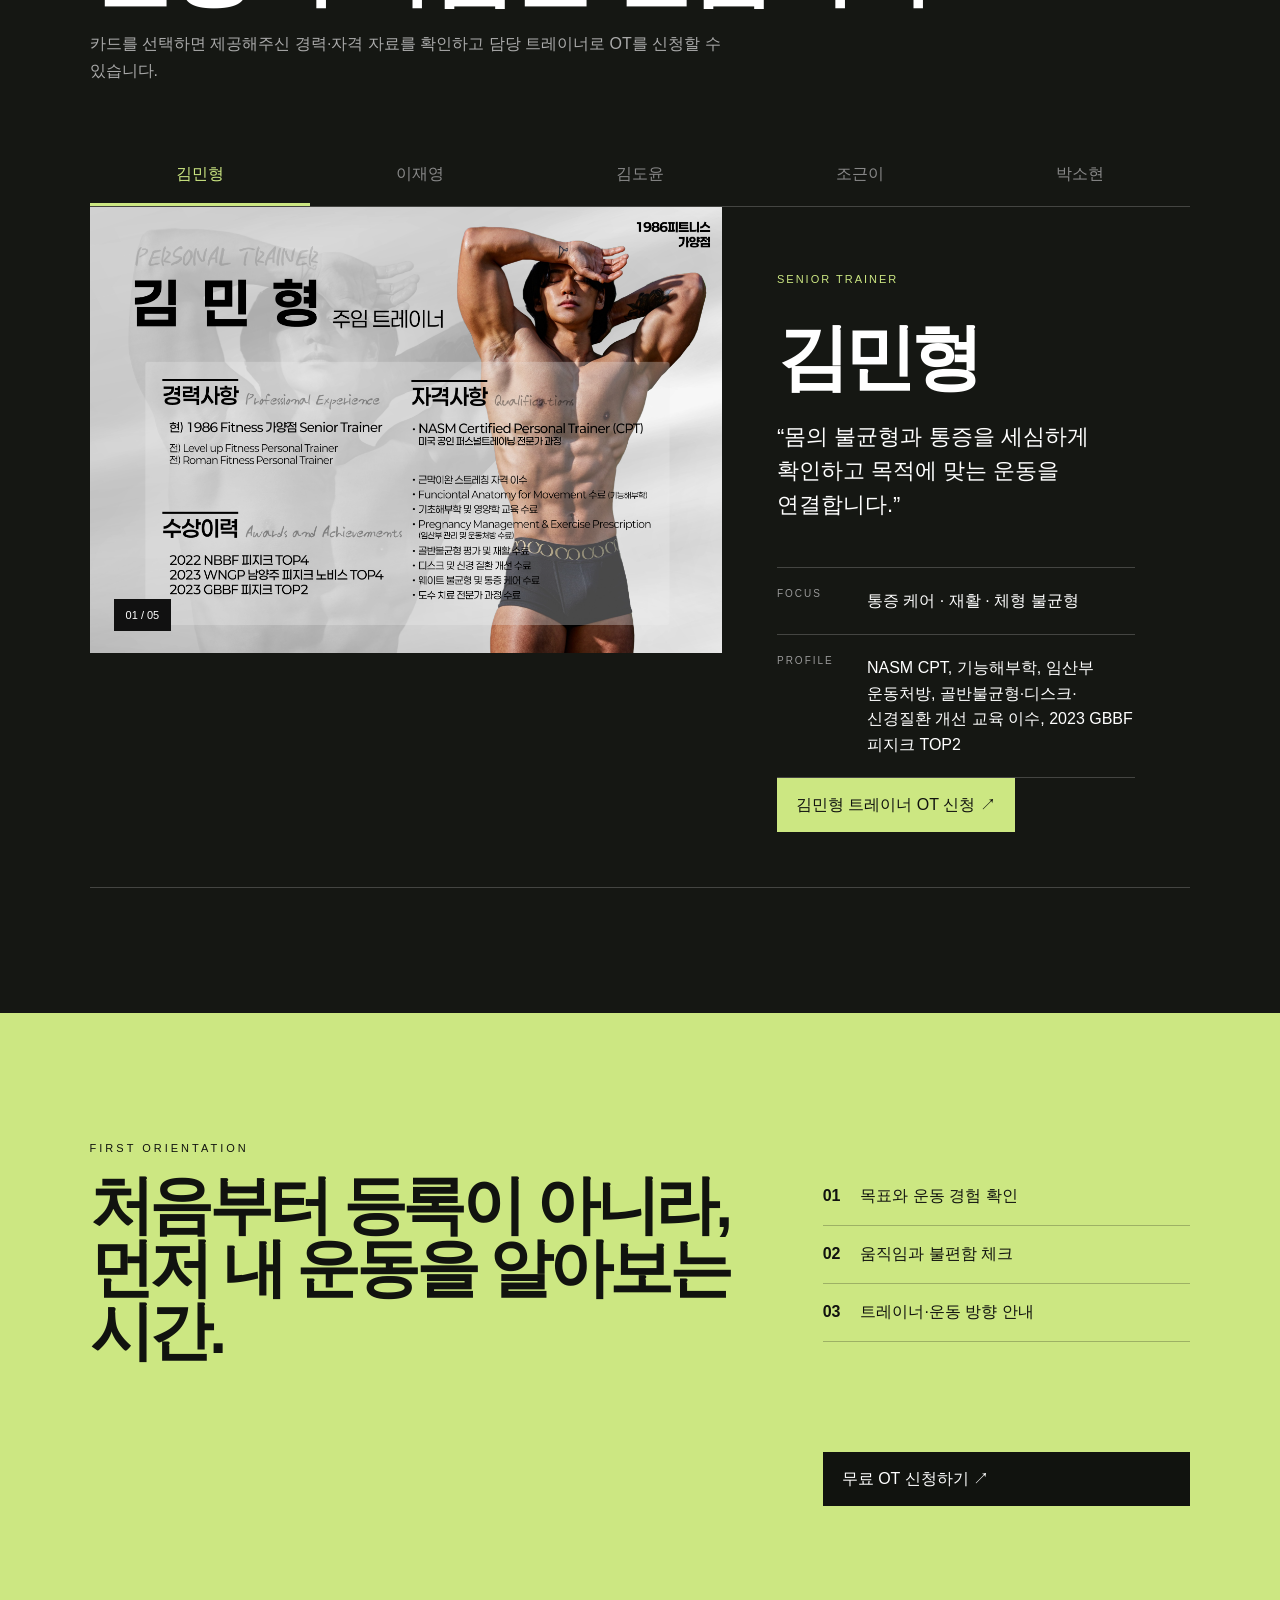
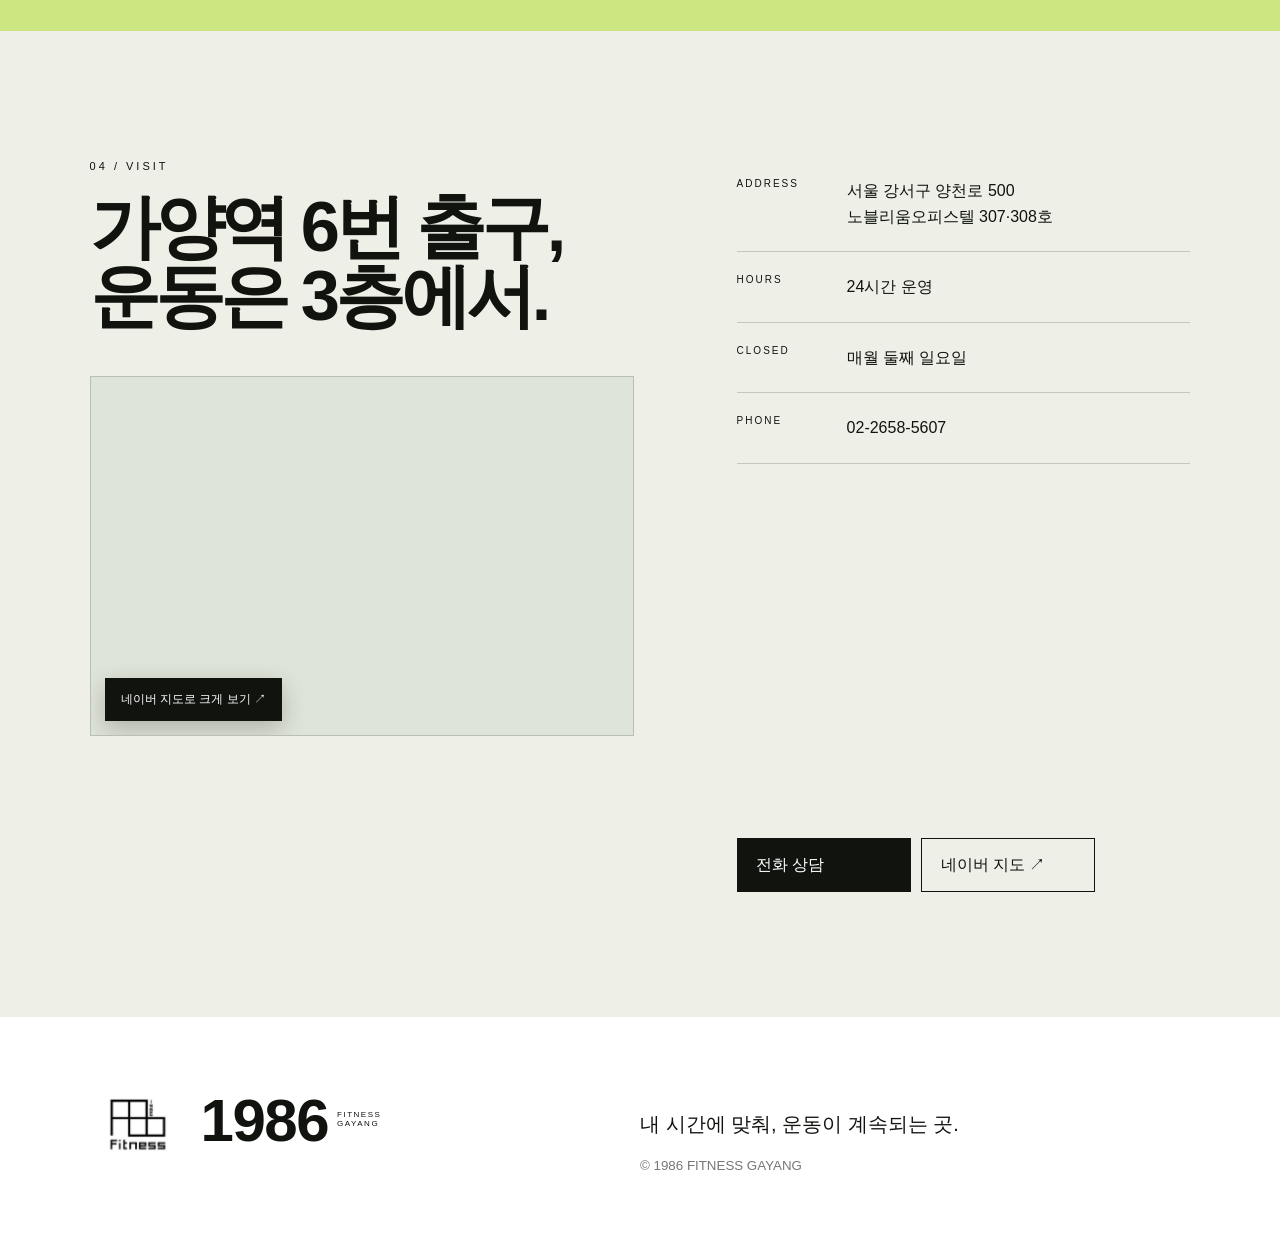
==== commit 736d25c5: "Add dark comparison edition" ====
--- a/index.html
+++ b/index.html
@@ -25,6 +25,7 @@
         무료 OT 신청
       </button>
     </header>
+    <a class="theme-compare" href="dark/index.html">DARK VERSION <span>↗</span></a>
     <main id="main">
       <section class="hero" id="top">
         <div class="hero-photo"></div>
--- a/styles.css
+++ b/styles.css
@@ -89,6 +89,26 @@
   color: white;
   padding: 15px 21px;
   cursor: pointer;
+}
+.theme-compare {
+  position: fixed;
+  z-index: 19;
+  left: 18px;
+  bottom: 18px;
+  padding: 13px 15px;
+  background: var(--ink);
+  color: #fff;
+  font-size: 9px;
+  letter-spacing: 1.5px;
+  box-shadow: 0 8px 28px rgba(0, 0, 0, 0.2);
+  transition: transform 0.18s ease;
+}
+.theme-compare:hover,
+.theme-compare:focus-visible {
+  transform: translateY(-3px);
+}
+.theme-compare span {
+  color: var(--lime);
 }
 .hero {
   height: min(920px, 100svh);
@@ -742,6 +762,11 @@
     margin-left: auto;
     padding: 12px;
   }
+  .theme-compare {
+    left: 12px;
+    bottom: 12px;
+    padding: 11px 12px;
+  }
   .hero {
     min-height: 800px;
     align-items: flex-start;
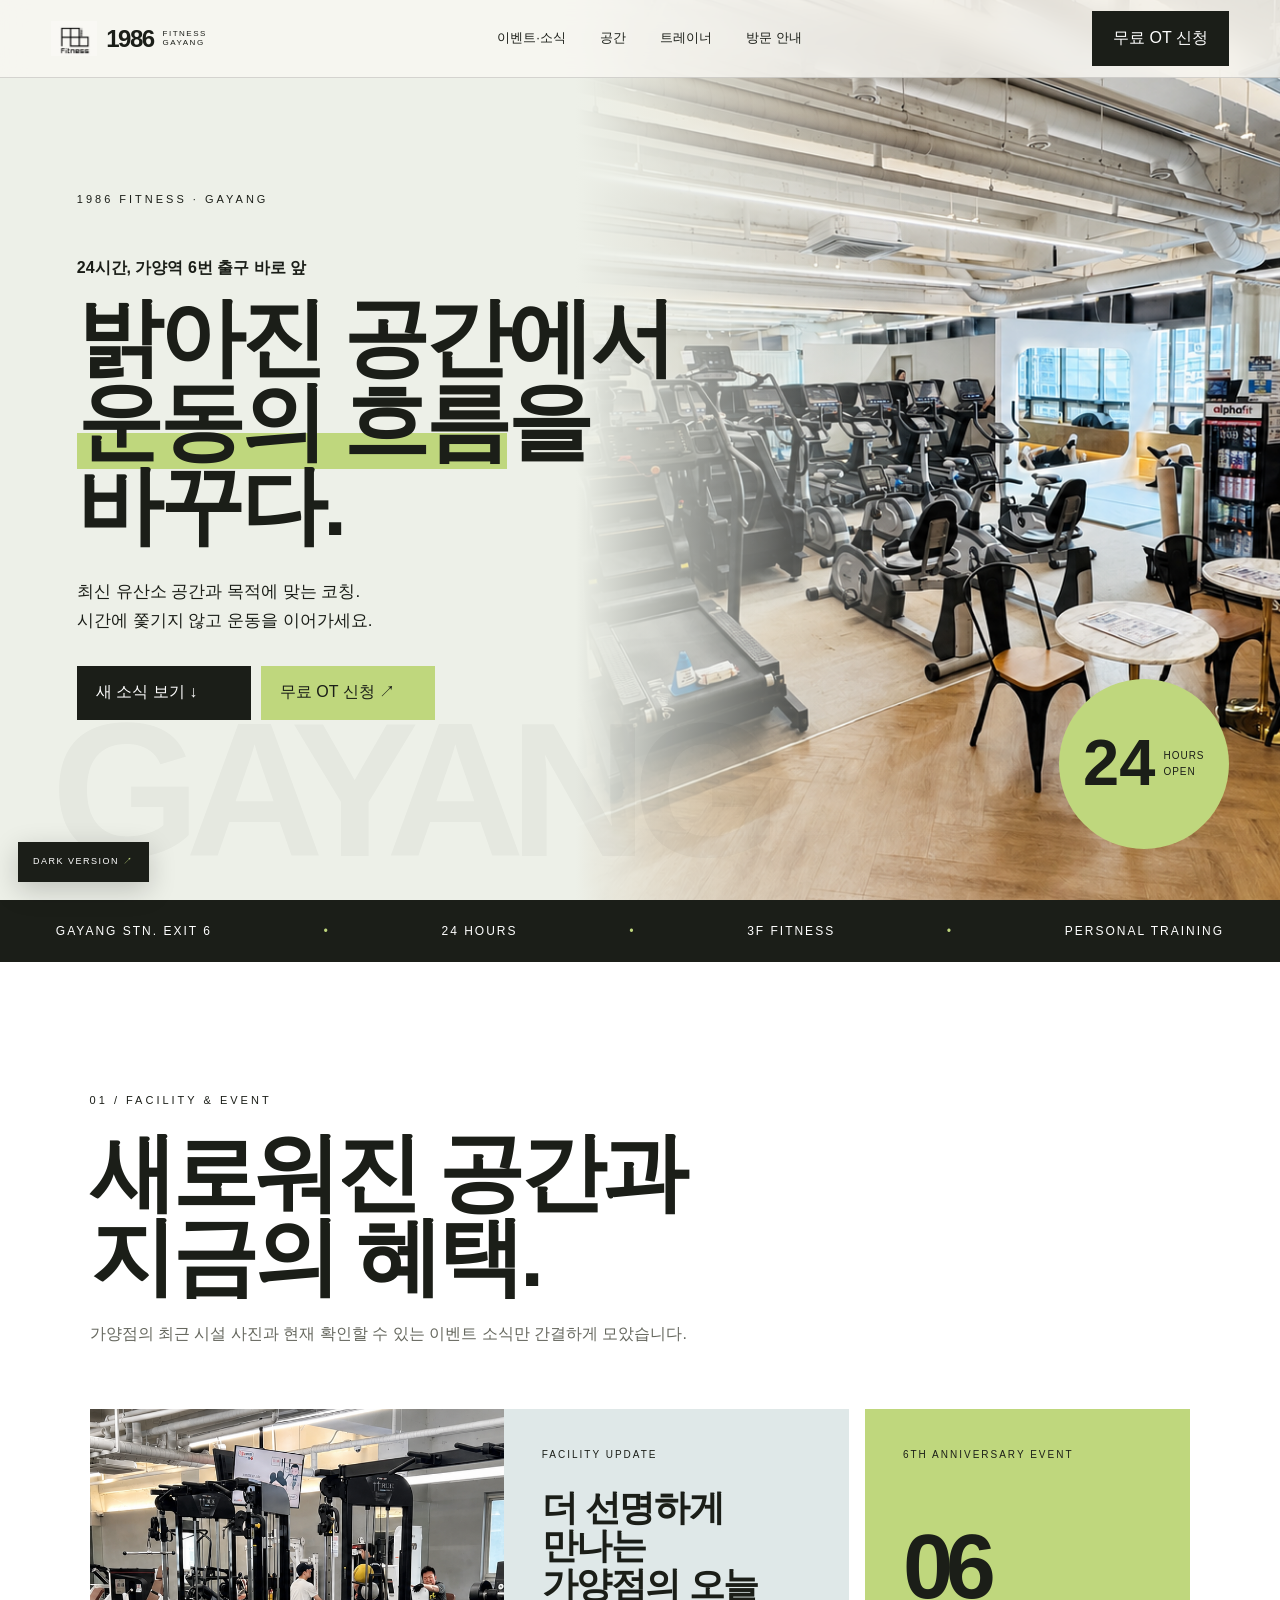
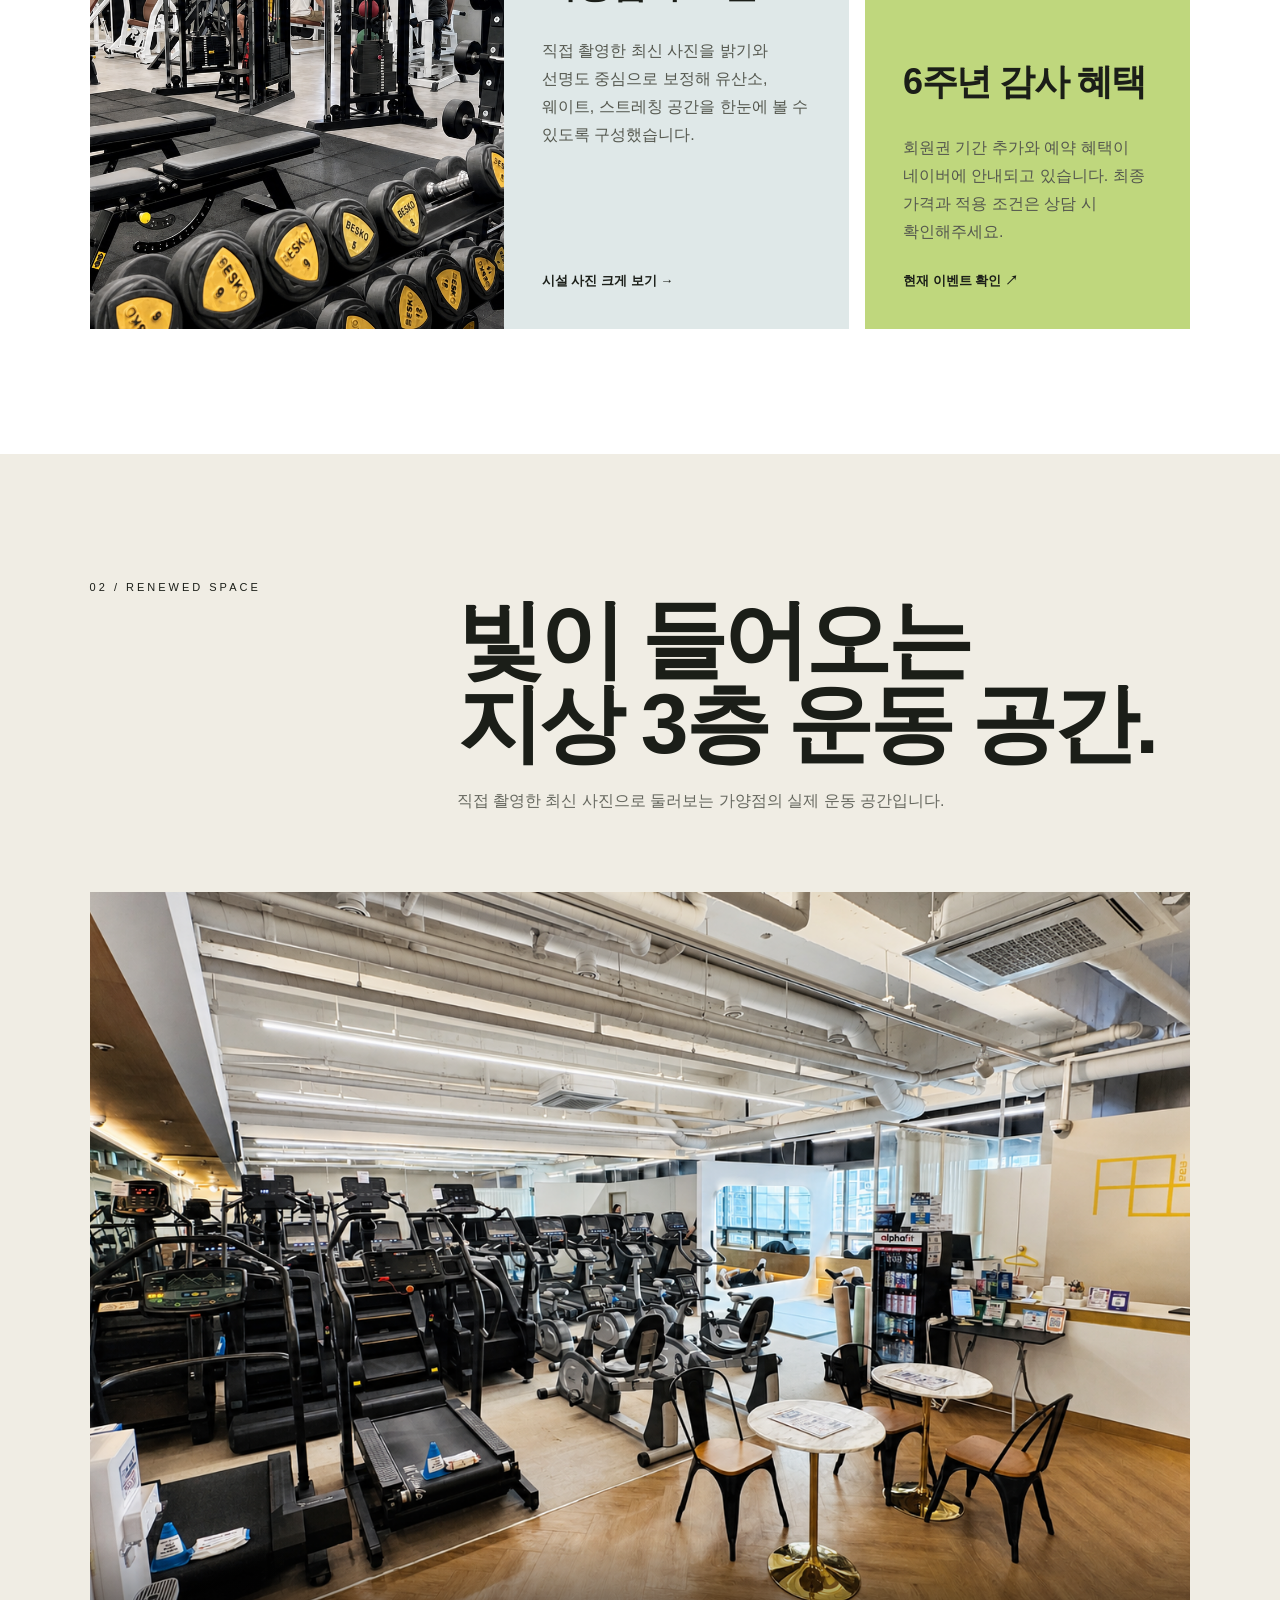
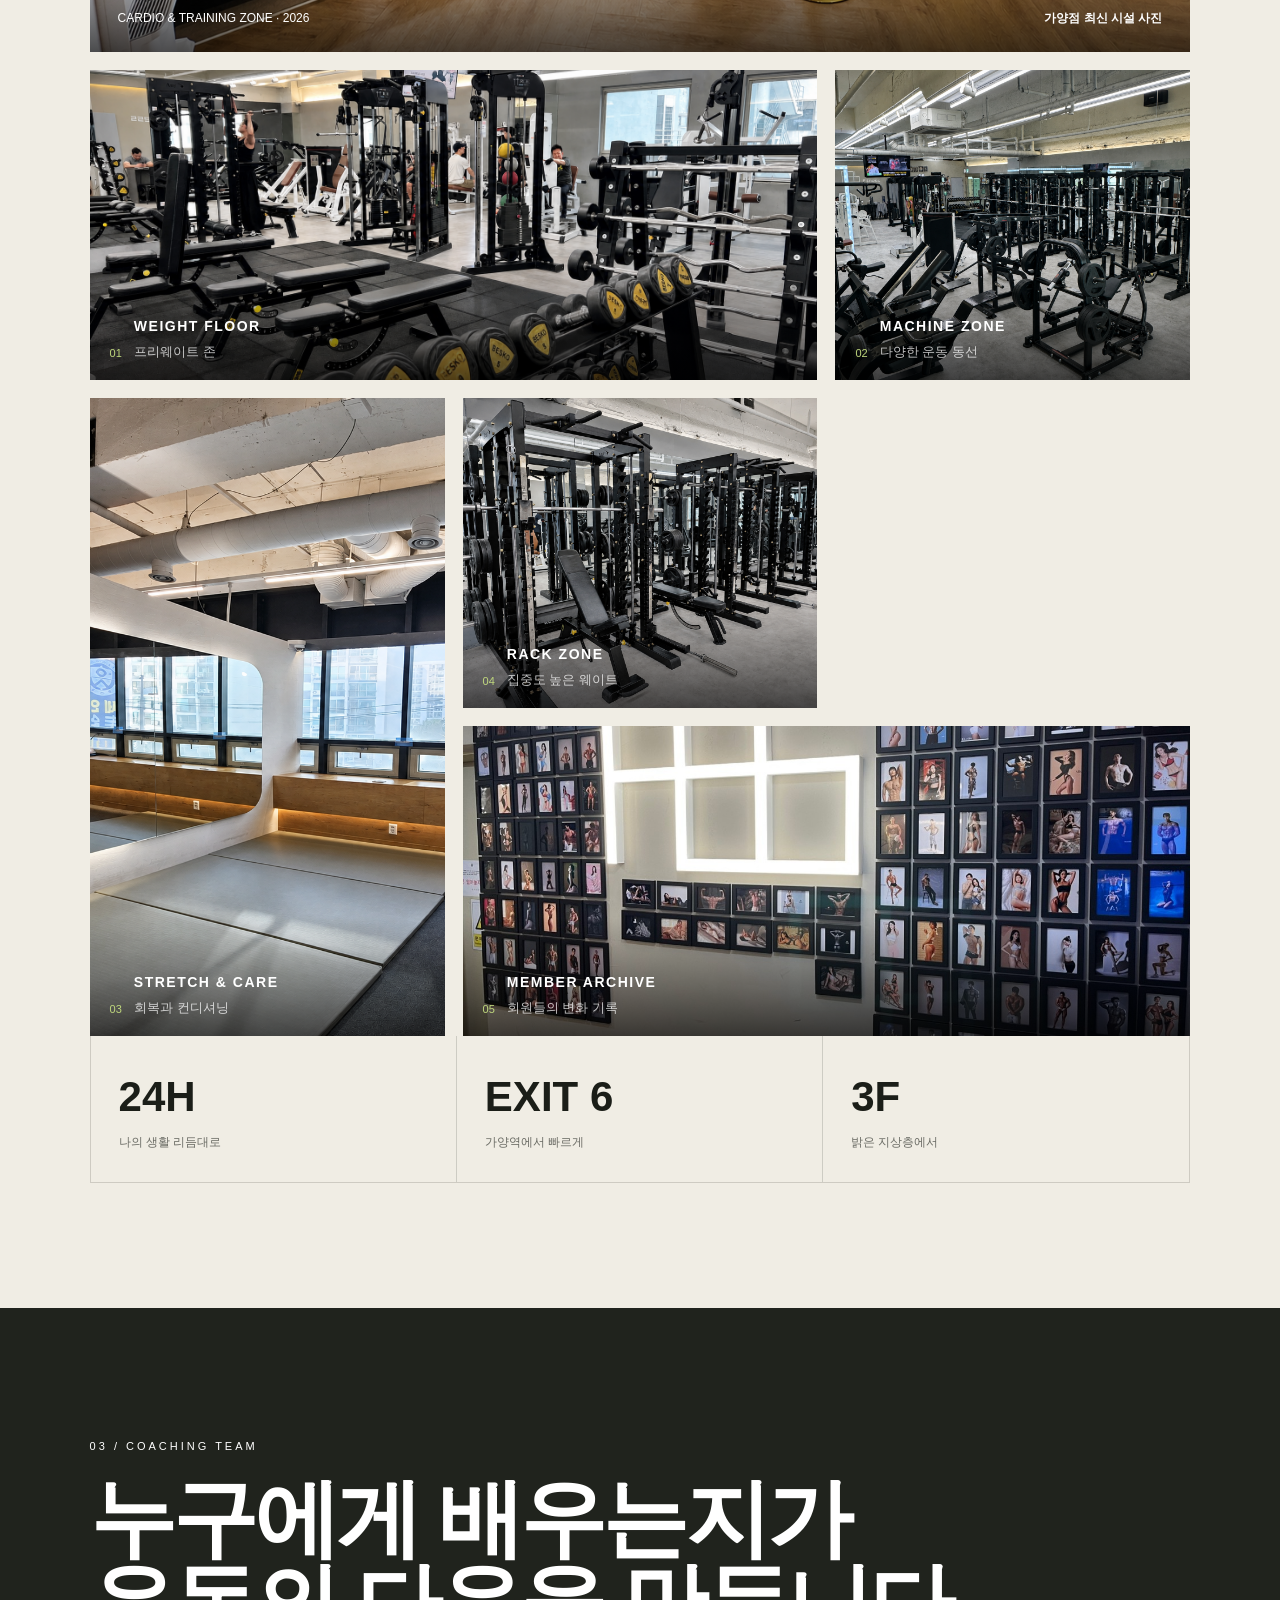
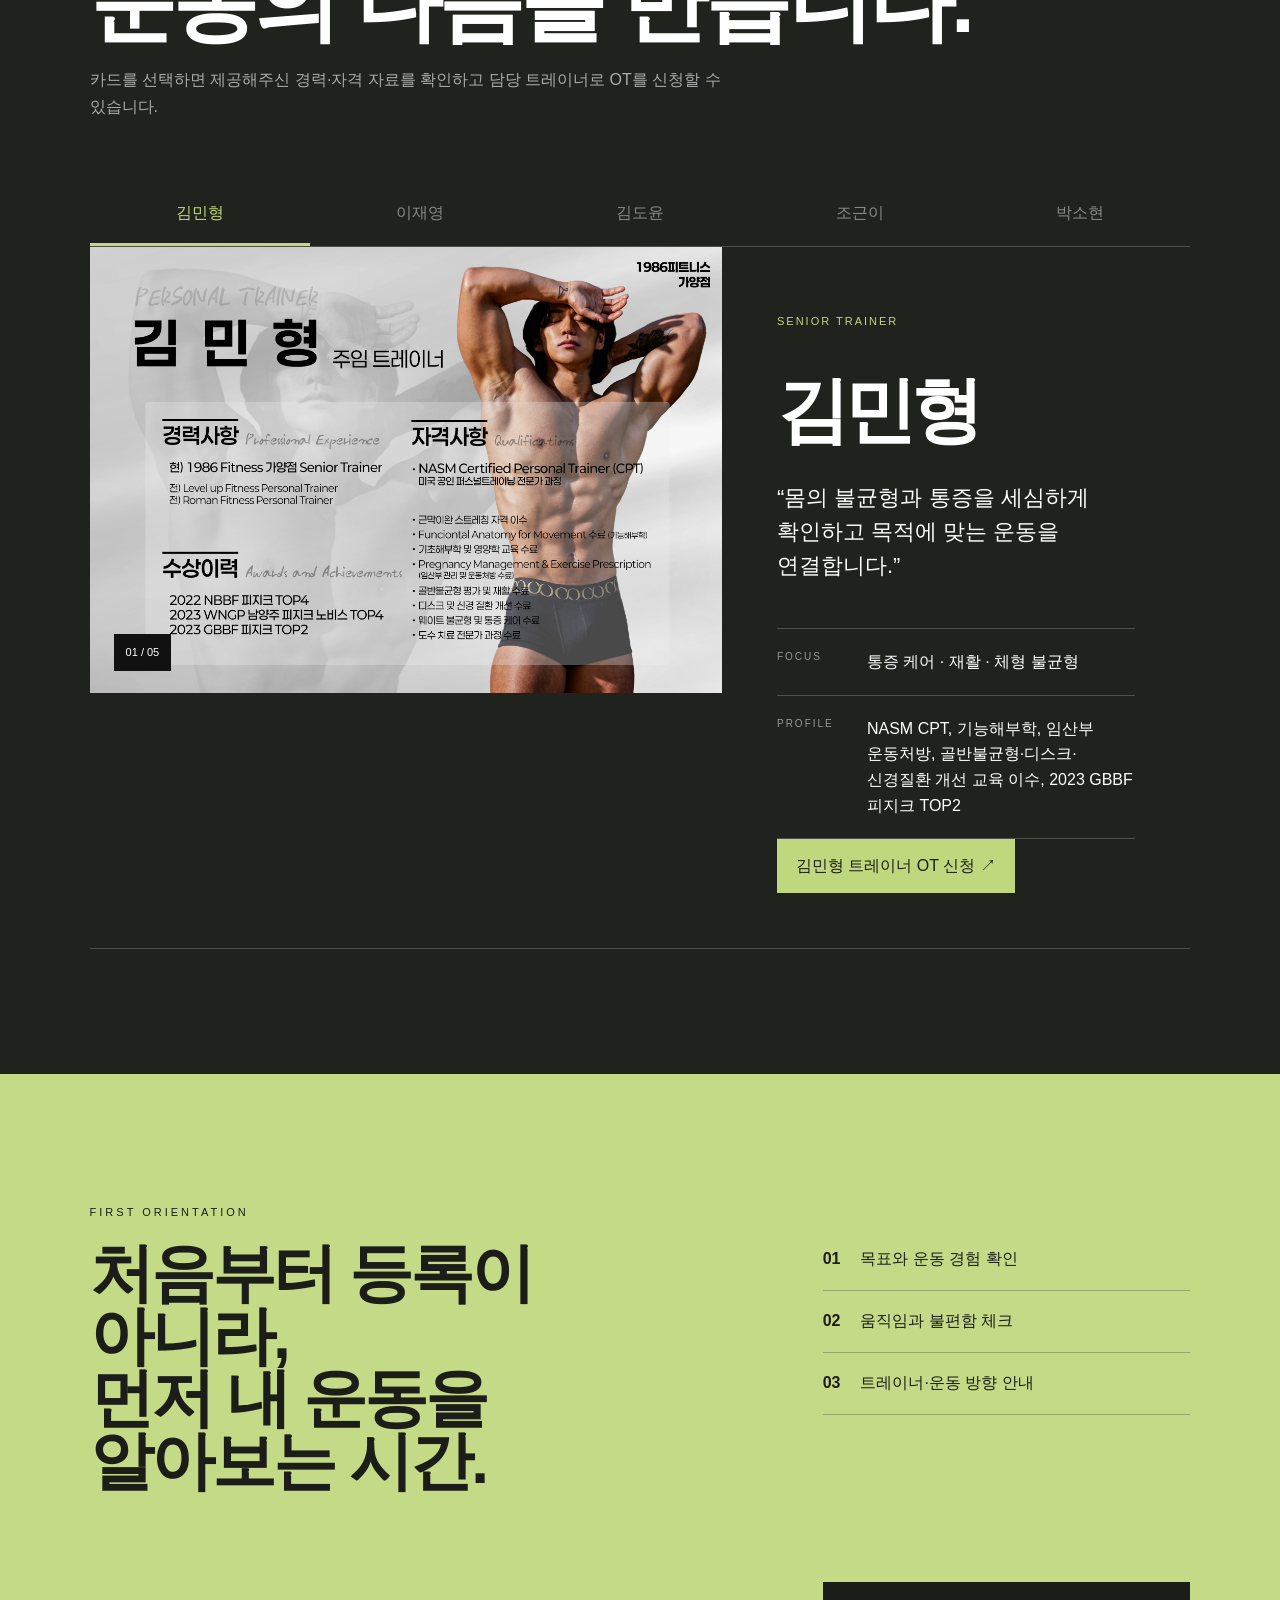
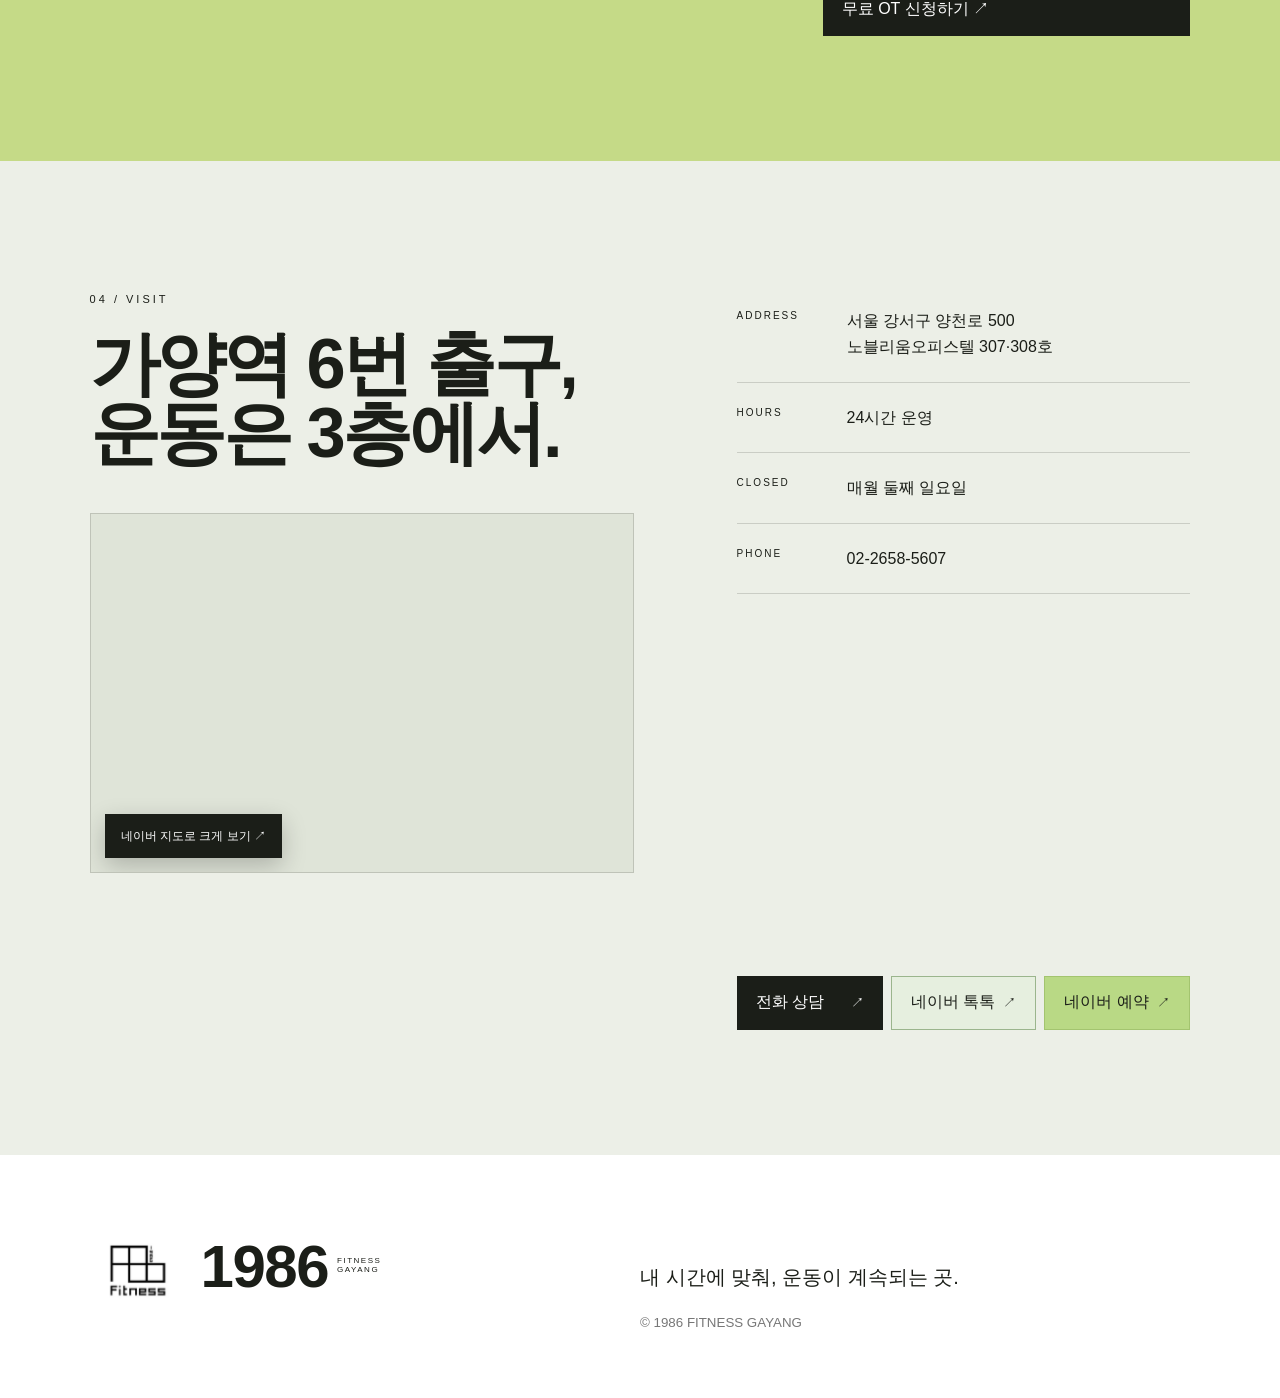
==== commit fb0ed934: "Add phone TalkTalk and booking actions" ====
--- a/index.html
+++ b/index.html
@@ -242,14 +242,19 @@
           </div>
         </dl>
         <div class="visit-actions">
-          <a class="btn dark" href="tel:0226585607">전화 상담</a
-          ><a
-            class="btn outline"
+          <a class="btn dark" href="tel:0226585607">전화 상담 <span>↗</span></a>
+          <a
+            class="btn naver-talk"
             target="_blank"
             rel="noreferrer"
-            href="https://map.naver.com/p/search/1986%ED%94%BC%ED%8A%B8%EB%8B%88%EC%8A%A4%20%EA%B0%80%EC%96%91%EC%A0%90/place/37769368"
-            >네이버 지도 ↗</a
-          >
+            href="https://talk.naver.com/w40uyc?frm=mnmb&amp;frm=nmb_detail"
+            >네이버 톡톡 <span>↗</span></a>
+          <a
+            class="btn naver-booking"
+            target="_blank"
+            rel="noreferrer"
+            href="https://pcmap.place.naver.com/place/37769368/booking"
+            >네이버 예약 <span>↗</span></a>
         </div>
       </section>
     </main>
--- a/styles.css
+++ b/styles.css
@@ -1,11 +1,11 @@
 :root {
-  --ink: #11130f;
-  --cream: #f5f2e9;
-  --white: #fff;
-  --lime: #cce782;
-  --sage: #e1e8cf;
-  --blue: #dcebf1;
-  --line: rgba(17, 19, 15, 0.18);
+  --ink: #1b1e18;
+  --cream: #f3f1e9;
+  --white: #fbfaf7;
+  --lime: #bfd77d;
+  --sage: #e2e6d5;
+  --blue: #dfe8e8;
+  --line: rgba(27, 30, 24, 0.16);
 }
 * {
   box-sizing: border-box;
@@ -20,6 +20,8 @@
   font-family:
     Pretendard, "Noto Sans KR", "Apple SD Gothic Neo", Arial, sans-serif;
   word-break: keep-all;
+  line-height: 1.55;
+  -webkit-font-smoothing: antialiased;
 }
 a {
   color: inherit;
@@ -49,7 +51,7 @@
   display: flex;
   align-items: center;
   border-bottom: 1px solid rgba(17, 19, 15, 0.15);
-  background: rgba(255, 255, 255, 0.68);
+  background: rgba(248, 247, 242, 0.82);
   backdrop-filter: blur(14px);
 }
 .brand {
@@ -117,7 +119,7 @@
   display: flex;
   align-items: center;
   overflow: hidden;
-  background: #edf1ea;
+  background: #edf0e8;
 }
 .hero-photo {
   position: absolute;
@@ -125,8 +127,8 @@
   background:
     linear-gradient(
       90deg,
-      #edf1ea 0%,
-      rgba(237, 241, 234, 0.5) 18%,
+      #edf0e8 0%,
+      rgba(237, 240, 232, 0.58) 20%,
       transparent 48%
     ),
     url("assets/facility-hero.png") center 50% / cover no-repeat;
@@ -166,7 +168,7 @@
 .visit h2 {
   font-size: clamp(50px, 6.7vw, 100px);
   line-height: 0.98;
-  letter-spacing: -0.065em;
+  letter-spacing: -0.045em;
   margin: 0;
 }
 .visit-intro {
@@ -209,7 +211,7 @@
 }
 .desc {
   font-size: 17px;
-  line-height: 1.8;
+  line-height: 1.72;
   margin: 30px 0;
 }
 .actions,
@@ -477,7 +479,7 @@
   color: #6b6c65;
 }
 .trainers {
-  background: #151713;
+  background: #20231d;
   color: white;
 }
 .trainers .section-title > p {
@@ -578,7 +580,7 @@
   align-self: flex-start;
 }
 .ot-banner {
-  background: var(--lime);
+  background: #c5da87;
   display: grid;
   grid-template-columns: 1.4fr 0.8fr;
   gap: 7vw;
@@ -603,7 +605,7 @@
   grid-column: 2;
 }
 .visit {
-  background: #eef0e8;
+  background: #ecefe7;
   display: grid;
   grid-template-columns: 1.2fr 1fr;
   gap: 8vw;
@@ -631,6 +633,24 @@
 }
 .visit-actions {
   grid-column: 2;
+  display: grid;
+  grid-template-columns: repeat(3, minmax(0, 1fr));
+  gap: 8px;
+}
+.visit-actions .btn {
+  min-width: 0;
+  width: 100%;
+}
+.naver-talk {
+  background: #e6efdf;
+  border: 1px solid #9bb58d;
+}
+.naver-booking {
+  background: #b9d985;
+  border: 1px solid #a3c46f;
+}
+.visit-actions span {
+  font-size: 13px;
 }
 footer {
   padding: 65px 7vw;
@@ -768,7 +788,7 @@
     padding: 11px 12px;
   }
   .hero {
-    min-height: 800px;
+    min-height: 780px;
     align-items: flex-start;
   }
   .hero-photo {
@@ -776,24 +796,27 @@
     background:
       linear-gradient(
         0deg,
-        #edf1ea 0%,
-        rgba(237, 241, 234, 0.72) 46%,
-        rgba(237, 241, 234, 0.08) 78%
+        #edf0e8 0%,
+        rgba(237, 240, 232, 0.8) 44%,
+        rgba(237, 240, 232, 0.12) 76%
       ),
       url("assets/facility-hero.png") center 28% / cover;
   }
   .hero-copy {
-    margin: 350px 20px 0;
+    margin: 335px 20px 0;
     width: auto;
   }
   .kicker {
     margin: 24px 0 10px;
   }
   .hero h1 {
-    font-size: 49px;
+    font-size: clamp(41px, 11.2vw, 46px);
+    line-height: 1.01;
+    letter-spacing: -0.035em;
   }
   .desc {
-    font-size: 14px;
+    font-size: 15px;
+    line-height: 1.68;
     margin: 22px 0;
   }
   .hero-stamp {
@@ -814,10 +837,17 @@
     padding: 0 20px;
   }
   .section {
-    padding: 85px 20px;
+    padding: 74px 20px;
   }
   .section-title h2 {
-    font-size: 43px;
+    font-size: clamp(36px, 10.2vw, 41px);
+    line-height: 1.06;
+    letter-spacing: -0.035em;
+  }
+  .section-title > p,
+  .section-title div > p {
+    font-size: 15px;
+    line-height: 1.72;
   }
   .news-grid {
     grid-template-columns: 1fr;
@@ -832,6 +862,20 @@
   .news-card {
     min-height: 350px;
   }
+  .news-copy,
+  .news-card {
+    padding: 30px 25px;
+  }
+  .news-copy h3,
+  .news-card h3 {
+    font-size: 31px;
+    line-height: 1.14;
+  }
+  .news-copy p,
+  .news-card p {
+    font-size: 14px;
+    line-height: 1.72;
+  }
   .section-title.split {
     display: block;
   }
@@ -840,7 +884,7 @@
     margin-bottom: 35px;
   }
   .space-hero {
-    height: 440px;
+    height: 390px;
   }
   .facility-grid {
     grid-template-columns: 1fr 1fr;
@@ -860,6 +904,12 @@
   .space-facts div {
     flex: 0 0 170px;
   }
+  .space-facts strong {
+    font-size: 34px;
+  }
+  .space-facts span {
+    line-height: 1.45;
+  }
   .trainer-stage {
     grid-template-columns: 1fr;
     min-height: 0;
@@ -868,20 +918,28 @@
     aspect-ratio: 2480 / 1748;
   }
   .trainer-info {
-    padding: 35px 24px;
-    min-height: 600px;
+    padding: 32px 22px;
+    min-height: 570px;
   }
   .trainer-info h3 {
-    font-size: 56px;
+    font-size: 50px;
+    letter-spacing: -0.045em;
   }
   .trainer-info blockquote {
-    font-size: 18px;
+    font-size: 17px;
+    line-height: 1.62;
   }
   .trainer-meta > div {
     grid-template-columns: 70px 1fr;
   }
   .ot-banner {
     grid-template-columns: 1fr;
+    gap: 34px;
+  }
+  .ot-banner h2 {
+    font-size: 38px;
+    line-height: 1.08;
+    letter-spacing: -0.035em;
   }
   .ot-banner > .btn {
     grid-column: 1;
@@ -894,11 +952,14 @@
     margin-top: 32px;
   }
   .visit h2 {
-    font-size: 43px;
+    font-size: 39px;
+    line-height: 1.08;
+    letter-spacing: -0.035em;
   }
   .visit-actions {
     grid-column: 1;
-    flex-direction: column;
+    grid-template-columns: 1fr;
+    gap: 9px;
   }
   .visit .btn {
     width: 100%;
@@ -931,6 +992,10 @@
     flex-direction: column;
     width: 220px;
   }
+  .btn {
+    min-height: 52px;
+    font-size: 14px;
+  }
 }
 @media (max-width: 520px) {
   .facility-grid {
@@ -949,11 +1014,11 @@
     margin-top: 330px;
   }
   .hero h1 {
-    font-size: 42px;
+    font-size: 39px;
   }
   .section-title h2,
   .visit h2 {
-    font-size: 37px;
+    font-size: 35px;
   }
   .trainer-info h3 {
     font-size: 50px;
